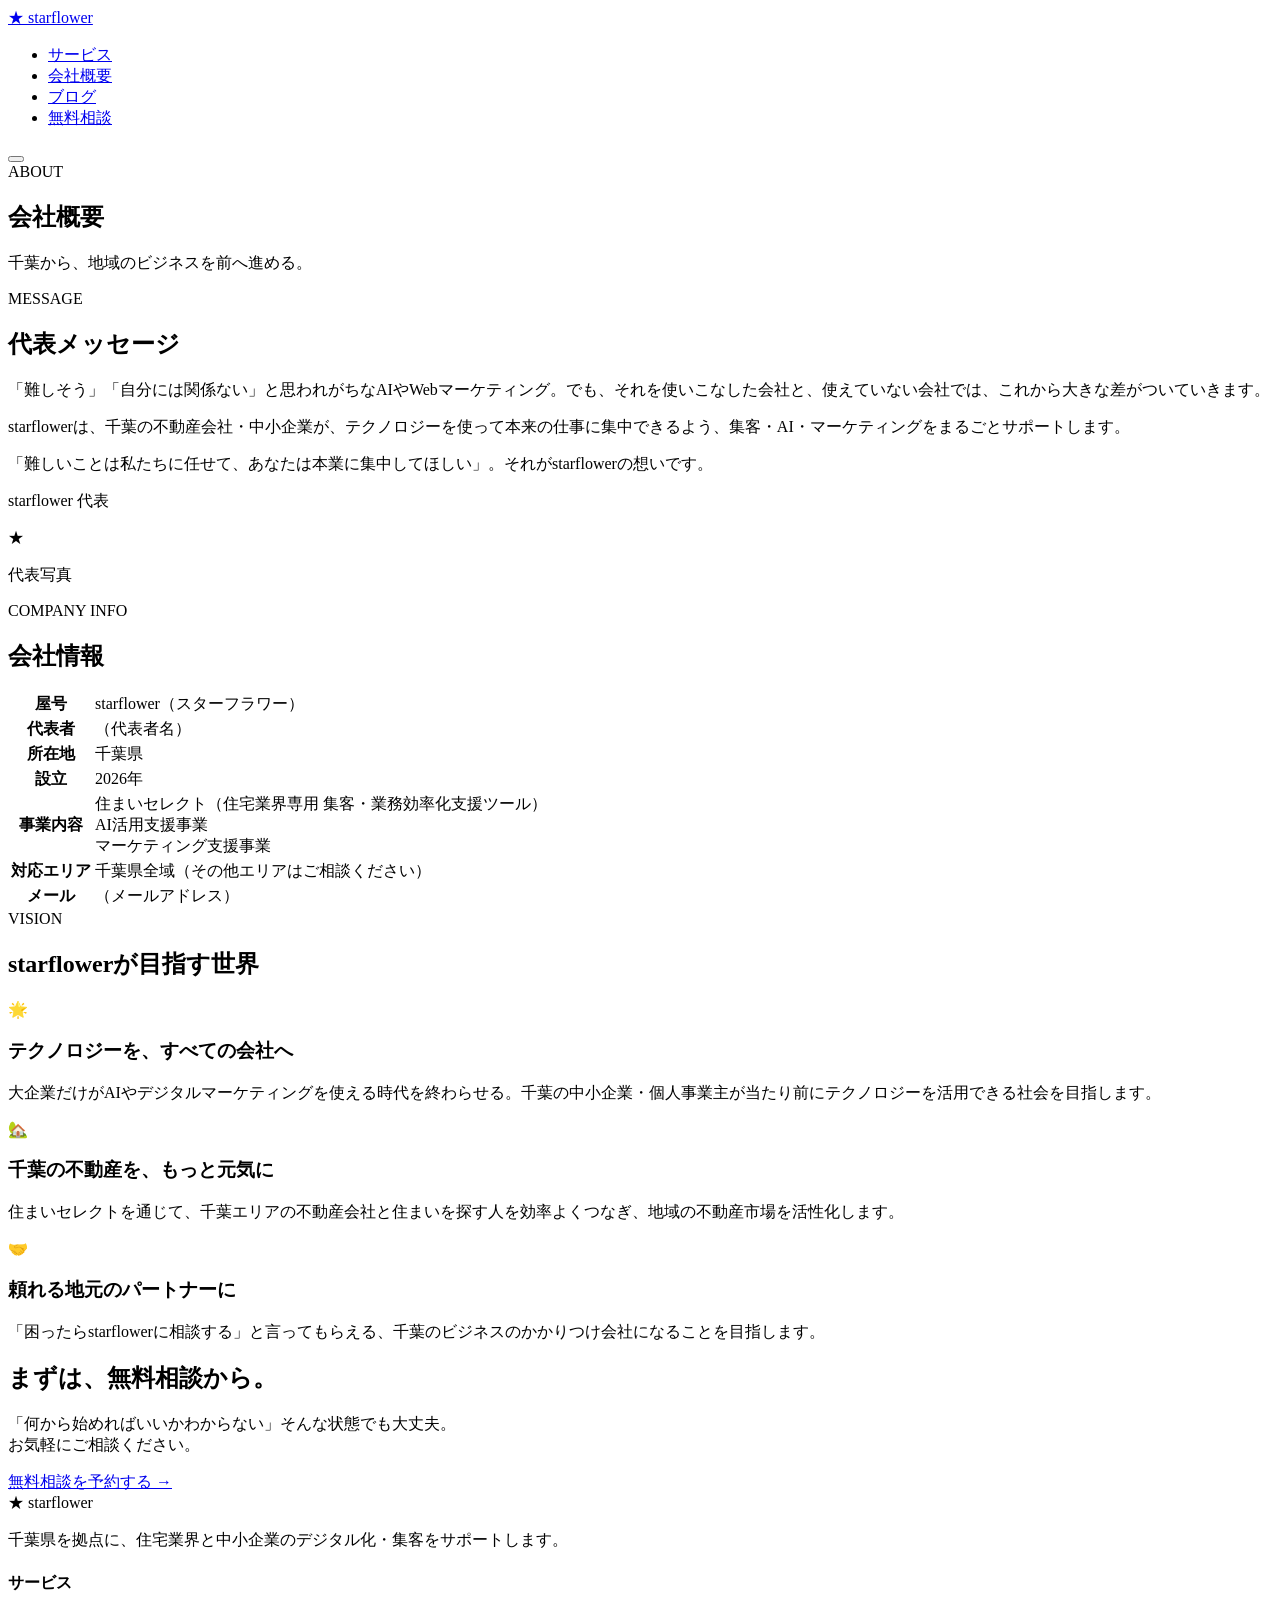
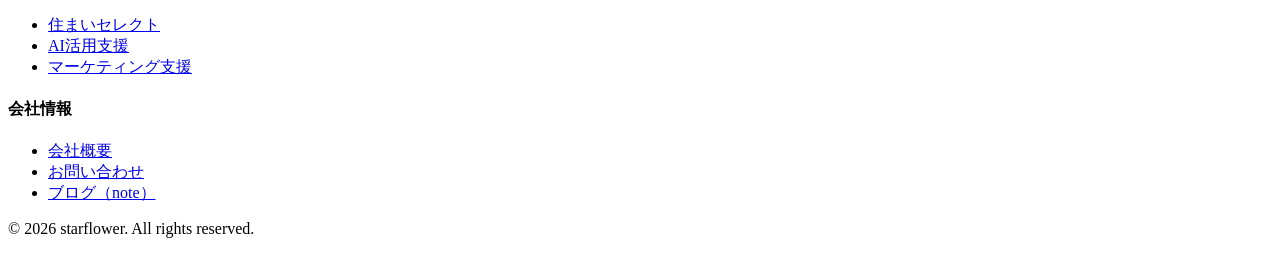
==== about.html @ a41ec70d "add about.html" ====
<!DOCTYPE html>
<html lang="ja">
<head>
  <meta charset="UTF-8">
  <meta name="viewport" content="width=device-width, initial-scale=1.0">
  <title>会社概要 | starflower</title>
  <meta name="description" content="starflowerの会社概要。千葉県を拠点に住宅業界・中小企業向けのデジタル支援を行っています。">
  <link rel="preconnect" href="https://fonts.googleapis.com">
  <link rel="preconnect" href="https://fonts.gstatic.com" crossorigin>
  <link href="https://fonts.googleapis.com/css2?family=Noto+Sans+JP:wght@300;400;500;700&family=Poppins:wght@400;600;700&display=swap" rel="stylesheet">
  <link rel="stylesheet" href="css/style.css">
</head>
<body>

  <!-- Header -->
  <header class="header" id="header">
    <div class="container">
      <a href="index.html" class="logo">★ starflower</a>
      <nav class="nav" id="nav">
        <ul>
          <li><a href="services.html">サービス</a></li>
          <li><a href="about.html" class="active">会社概要</a></li>
          <li><a href="https://note.com/" target="_blank" rel="noopener">ブログ</a></li>
          <li><a href="contact.html" class="btn-nav">無料相談</a></li>
        </ul>
      </nav>
      <button class="hamburger" id="hamburger" aria-label="メニュー">
        <span></span><span></span><span></span>
      </button>
    </div>
  </header>

  <!-- Page Hero -->
  <section class="page-hero">
    <div class="container">
      <span class="section-label">ABOUT</span>
      <h1>会社概要</h1>
      <p>千葉から、地域のビジネスを前へ進める。</p>
    </div>
  </section>

  <!-- Message -->
  <section class="section">
    <div class="container">
      <div class="message-inner fade-in">
        <div class="message-text">
          <span class="section-label">MESSAGE</span>
          <h2>代表メッセージ</h2>
          <p>「難しそう」「自分には関係ない」と思われがちなAIやWebマーケティング。でも、それを使いこなした会社と、使えていない会社では、これから大きな差がついていきます。</p>
          <p>starflowerは、千葉の不動産会社・中小企業が、テクノロジーを使って本来の仕事に集中できるよう、集客・AI・マーケティングをまるごとサポートします。</p>
          <p>「難しいことは私たちに任せて、あなたは本業に集中してほしい」。それがstarflowerの想いです。</p>
          <p class="message-sign">starflower 代表</p>
        </div>
        <div class="message-photo">
          <div class="photo-placeholder">
            <span>★</span>
            <p>代表写真</p>
          </div>
        </div>
      </div>
    </div>
  </section>

  <!-- Company Info -->
  <section class="section bg-light">
    <div class="container">
      <div class="section-header fade-in">
        <span class="section-label">COMPANY INFO</span>
        <h2>会社情報</h2>
      </div>
      <div class="company-table fade-in">
        <table>
          <tbody>
            <tr>
              <th>屋号</th>
              <td>starflower（スターフラワー）</td>
            </tr>
            <tr>
              <th>代表者</th>
              <td>（代表者名）</td>
            </tr>
            <tr>
              <th>所在地</th>
              <td>千葉県</td>
            </tr>
            <tr>
              <th>設立</th>
              <td>2026年</td>
            </tr>
            <tr>
              <th>事業内容</th>
              <td>
                住まいセレクト（住宅業界専用 集客・業務効率化支援ツール）<br>
                AI活用支援事業<br>
                マーケティング支援事業
              </td>
            </tr>
            <tr>
              <th>対応エリア</th>
              <td>千葉県全域（その他エリアはご相談ください）</td>
            </tr>
            <tr>
              <th>メール</th>
              <td>（メールアドレス）</td>
            </tr>
          </tbody>
        </table>
      </div>
    </div>
  </section>

  <!-- Vision -->
  <section class="section">
    <div class="container">
      <div class="section-header fade-in">
        <span class="section-label">VISION</span>
        <h2>starflowerが目指す世界</h2>
      </div>
      <div class="vision-grid">
        <div class="vision-item fade-in">
          <div class="vision-icon">🌟</div>
          <h3>テクノロジーを、すべての会社へ</h3>
          <p>大企業だけがAIやデジタルマーケティングを使える時代を終わらせる。千葉の中小企業・個人事業主が当たり前にテクノロジーを活用できる社会を目指します。</p>
        </div>
        <div class="vision-item fade-in">
          <div class="vision-icon">🏡</div>
          <h3>千葉の不動産を、もっと元気に</h3>
          <p>住まいセレクトを通じて、千葉エリアの不動産会社と住まいを探す人を効率よくつなぎ、地域の不動産市場を活性化します。</p>
        </div>
        <div class="vision-item fade-in">
          <div class="vision-icon">🤝</div>
          <h3>頼れる地元のパートナーに</h3>
          <p>「困ったらstarflowerに相談する」と言ってもらえる、千葉のビジネスのかかりつけ会社になることを目指します。</p>
        </div>
      </div>
    </div>
  </section>

  <!-- CTA -->
  <section class="cta-section fade-in">
    <div class="container">
      <h2>まずは、無料相談から。</h2>
      <p>「何から始めればいいかわからない」そんな状態でも大丈夫。<br>お気軽にご相談ください。</p>
      <a href="contact.html" class="btn-white">無料相談を予約する →</a>
    </div>
  </section>

  <!-- Footer -->
  <footer class="footer">
    <div class="container">
      <div class="footer-grid">
        <div class="footer-brand">
          <div class="footer-logo">★ starflower</div>
          <p>千葉県を拠点に、住宅業界と中小企業のデジタル化・集客をサポートします。</p>
        </div>
        <div class="footer-links">
          <h4>サービス</h4>
          <ul>
            <li><a href="services.html#sumai">住まいセレクト</a></li>
            <li><a href="services.html#ai">AI活用支援</a></li>
            <li><a href="services.html#marketing">マーケティング支援</a></li>
          </ul>
        </div>
        <div class="footer-links">
          <h4>会社情報</h4>
          <ul>
            <li><a href="about.html">会社概要</a></li>
            <li><a href="contact.html">お問い合わせ</a></li>
            <li><a href="https://note.com/" target="_blank" rel="noopener">ブログ（note）</a></li>
          </ul>
        </div>
      </div>
      <div class="footer-bottom">
        <p>&copy; 2026 starflower. All rights reserved.</p>
      </div>
    </div>
  </footer>

  <script src="js/main.js"></script>
</body>
</html>
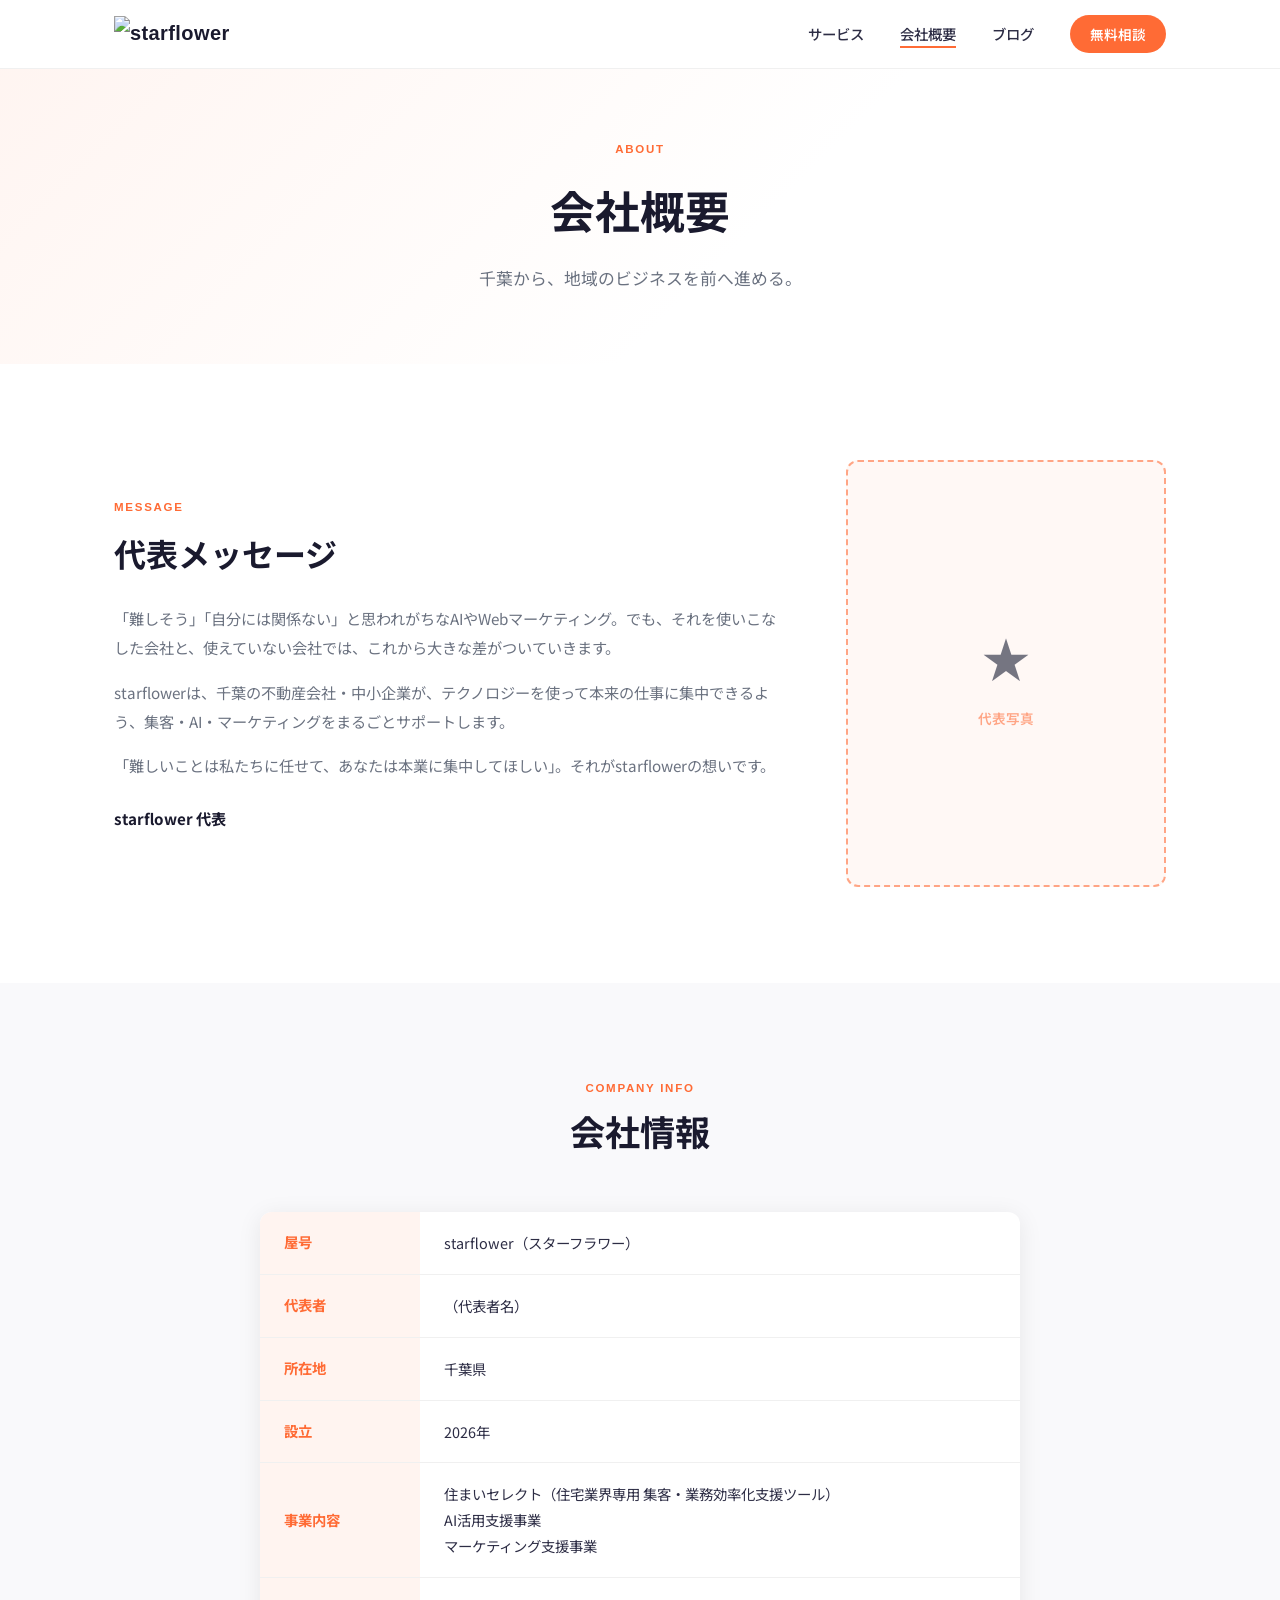
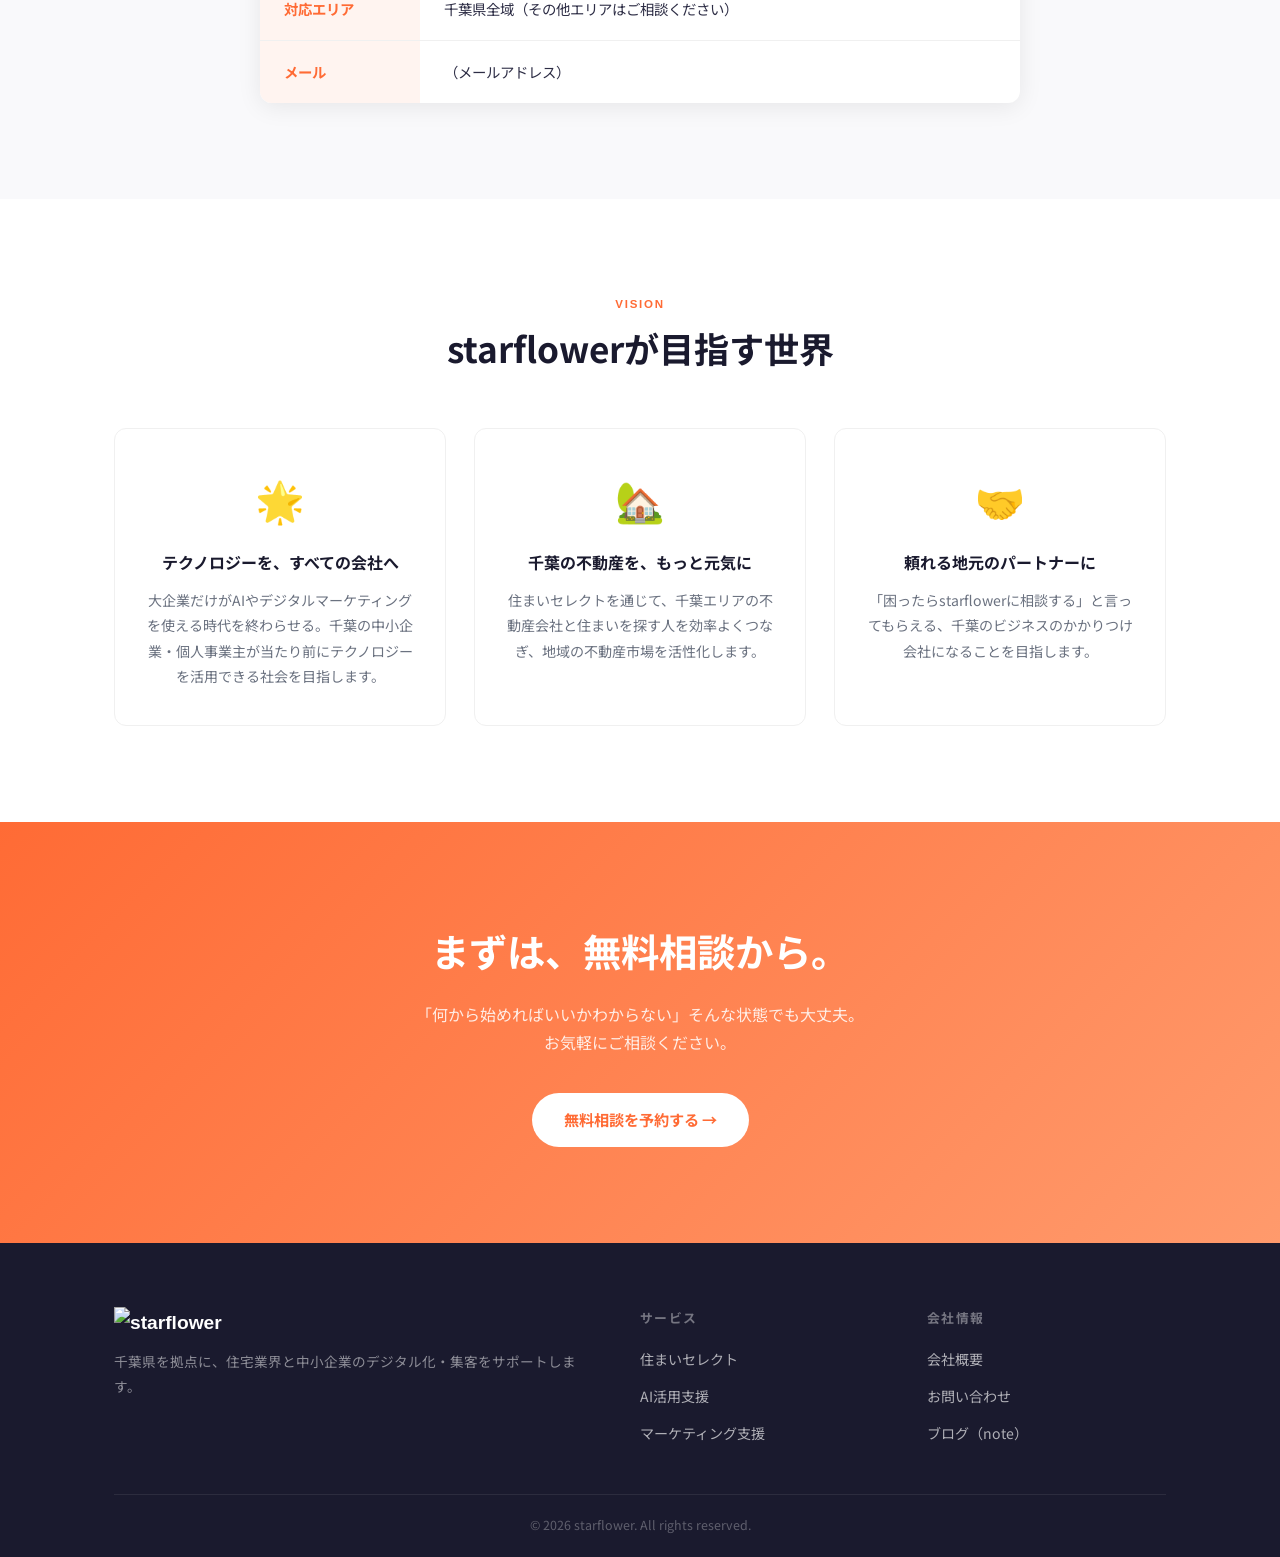
==== commit 3dca3120: "update about.html" ====
--- a/about.html
+++ b/about.html
@@ -15,7 +15,7 @@
   <!-- Header -->
   <header class="header" id="header">
     <div class="container">
-      <a href="index.html" class="logo">★ starflower</a>
+      <a href="index.html" class="logo"><img src="logo-full.svg" alt="starflower" height="36" style="display:block;"></a>
       <nav class="nav" id="nav">
         <ul>
           <li><a href="services.html">サービス</a></li>
@@ -150,7 +150,7 @@
     <div class="container">
       <div class="footer-grid">
         <div class="footer-brand">
-          <div class="footer-logo">★ starflower</div>
+          <div class="footer-logo"><img src="logo-white.svg" alt="starflower" height="28" style="display:block;"></div>
           <p>千葉県を拠点に、住宅業界と中小企業のデジタル化・集客をサポートします。</p>
         </div>
         <div class="footer-links">
--- a/css/style.css
+++ b/css/style.css
@@ -0,0 +1,863 @@
+/* ===========================
+   starflower - style.css
+   スタートアップ系 コーラルオレンジ × ホワイト
+=========================== */
+
+/* --- Variables --- */
+:root {
+  --primary: #FF6B35;
+  --primary-dark: #E85520;
+  --primary-light: #FFF4F0;
+  --dark: #1A1A2E;
+  --dark-mid: #2D2D45;
+  --gray: #6B7280;
+  --gray-light: #D1D5DB;
+  --white: #FFFFFF;
+  --bg-light: #F9F9FB;
+  --font-jp: 'Noto Sans JP', sans-serif;
+  --font-en: 'Poppins', sans-serif;
+  --radius: 12px;
+  --shadow: 0 4px 24px rgba(0,0,0,0.08);
+  --shadow-hover: 0 8px 40px rgba(255,107,53,0.18);
+  --transition: all 0.3s ease;
+}
+
+/* --- Reset --- */
+*, *::before, *::after { box-sizing: border-box; margin: 0; padding: 0; }
+html { scroll-behavior: smooth; }
+body {
+  font-family: var(--font-jp);
+  color: var(--dark);
+  background: var(--white);
+  line-height: 1.7;
+  -webkit-font-smoothing: antialiased;
+}
+img { max-width: 100%; display: block; }
+a { color: inherit; text-decoration: none; }
+ul { list-style: none; }
+
+/* --- Container --- */
+.container {
+  max-width: 1100px;
+  margin: 0 auto;
+  padding: 0 24px;
+}
+
+/* --- Section --- */
+.section { padding: 96px 0; }
+.bg-light { background: var(--bg-light); }
+
+.section-header {
+  text-align: center;
+  margin-bottom: 56px;
+}
+.section-header h2 {
+  font-size: clamp(1.6rem, 3vw, 2.2rem);
+  font-weight: 700;
+  line-height: 1.4;
+  margin-top: 8px;
+}
+.section-header p {
+  color: var(--gray);
+  margin-top: 12px;
+  font-size: 1rem;
+}
+
+.section-label {
+  font-family: var(--font-en);
+  font-size: 0.72rem;
+  font-weight: 600;
+  letter-spacing: 0.15em;
+  color: var(--primary);
+  text-transform: uppercase;
+  display: block;
+  margin-bottom: 4px;
+}
+
+/* --- Header --- */
+.header {
+  position: fixed;
+  top: 0; left: 0; right: 0;
+  z-index: 100;
+  background: rgba(255,255,255,0.95);
+  backdrop-filter: blur(12px);
+  border-bottom: 1px solid rgba(0,0,0,0.06);
+  transition: var(--transition);
+}
+.header .container {
+  display: flex;
+  align-items: center;
+  justify-content: space-between;
+  height: 68px;
+}
+.logo {
+  font-family: var(--font-en);
+  font-size: 1.25rem;
+  font-weight: 700;
+  color: var(--dark);
+  letter-spacing: 0.02em;
+}
+.logo:hover { color: var(--primary); }
+
+.nav ul {
+  display: flex;
+  align-items: center;
+  gap: 36px;
+}
+.nav a {
+  font-size: 0.9rem;
+  font-weight: 500;
+  color: var(--dark-mid);
+  transition: var(--transition);
+  position: relative;
+}
+.nav a:not(.btn-nav)::after {
+  content: '';
+  position: absolute;
+  bottom: -4px; left: 0;
+  width: 0; height: 2px;
+  background: var(--primary);
+  transition: width 0.3s;
+}
+.nav a:not(.btn-nav):hover::after,
+.nav a.active:not(.btn-nav)::after { width: 100%; }
+.nav a:hover { color: var(--primary); }
+
+.btn-nav {
+  background: var(--primary);
+  color: var(--white) !important;
+  padding: 9px 20px;
+  border-radius: 50px;
+  font-size: 0.85rem !important;
+  font-weight: 600 !important;
+  transition: var(--transition);
+}
+.btn-nav:hover { background: var(--primary-dark) !important; transform: translateY(-1px); }
+
+/* --- Hamburger --- */
+.hamburger {
+  display: none;
+  flex-direction: column;
+  gap: 5px;
+  background: none;
+  border: none;
+  cursor: pointer;
+  padding: 4px;
+}
+.hamburger span {
+  display: block;
+  width: 24px; height: 2px;
+  background: var(--dark);
+  border-radius: 2px;
+  transition: var(--transition);
+}
+.hamburger.open span:nth-child(1) { transform: translateY(7px) rotate(45deg); }
+.hamburger.open span:nth-child(2) { opacity: 0; }
+.hamburger.open span:nth-child(3) { transform: translateY(-7px) rotate(-45deg); }
+
+/* --- Buttons --- */
+.btn-primary {
+  display: inline-block;
+  background: var(--primary);
+  color: var(--white);
+  padding: 14px 32px;
+  border-radius: 50px;
+  font-size: 0.95rem;
+  font-weight: 600;
+  transition: var(--transition);
+  border: none;
+  cursor: pointer;
+}
+.btn-primary:hover {
+  background: var(--primary-dark);
+  transform: translateY(-2px);
+  box-shadow: var(--shadow-hover);
+}
+.btn-ghost {
+  display: inline-block;
+  background: transparent;
+  color: var(--dark);
+  padding: 14px 32px;
+  border-radius: 50px;
+  font-size: 0.95rem;
+  font-weight: 600;
+  border: 2px solid var(--gray-light);
+  transition: var(--transition);
+}
+.btn-ghost:hover {
+  border-color: var(--primary);
+  color: var(--primary);
+  transform: translateY(-2px);
+}
+.btn-white {
+  display: inline-block;
+  background: var(--white);
+  color: var(--primary);
+  padding: 14px 32px;
+  border-radius: 50px;
+  font-size: 0.95rem;
+  font-weight: 700;
+  transition: var(--transition);
+}
+.btn-white:hover {
+  background: var(--primary-light);
+  transform: translateY(-2px);
+  box-shadow: 0 8px 32px rgba(0,0,0,0.15);
+}
+.btn-full { width: 100%; text-align: center; }
+
+/* --- Hero --- */
+.hero {
+  padding: 140px 0 96px;
+  background: linear-gradient(135deg, #FFF4F0 0%, #FFFFFF 50%, #FFF8F5 100%);
+  overflow: hidden;
+}
+.hero .container {
+  display: grid;
+  grid-template-columns: 1fr 1fr;
+  gap: 64px;
+  align-items: center;
+}
+.hero-badge {
+  display: inline-block;
+  background: var(--primary-light);
+  color: var(--primary);
+  font-size: 0.78rem;
+  font-weight: 600;
+  padding: 6px 16px;
+  border-radius: 50px;
+  margin-bottom: 20px;
+  letter-spacing: 0.05em;
+}
+.hero h1 {
+  font-size: clamp(2rem, 4.5vw, 3.2rem);
+  font-weight: 700;
+  line-height: 1.25;
+  margin-bottom: 20px;
+}
+.highlight {
+  color: var(--primary);
+  position: relative;
+}
+.hero-sub {
+  color: var(--gray);
+  font-size: 1.05rem;
+  line-height: 1.8;
+  margin-bottom: 36px;
+}
+.hero-cta {
+  display: flex;
+  gap: 16px;
+  flex-wrap: wrap;
+}
+
+/* Hero Visual */
+.hero-visual {
+  position: relative;
+  height: 420px;
+}
+.hero-blob {
+  width: 320px;
+  height: 320px;
+  background: linear-gradient(135deg, var(--primary) 0%, #FF9A6C 100%);
+  border-radius: 60% 40% 70% 30% / 50% 60% 40% 50%;
+  display: flex;
+  align-items: center;
+  justify-content: center;
+  animation: blobAnim 6s ease-in-out infinite;
+  position: absolute;
+  top: 50%; left: 50%;
+  transform: translate(-50%, -50%);
+}
+@keyframes blobAnim {
+  0%, 100% { border-radius: 60% 40% 70% 30% / 50% 60% 40% 50%; }
+  50% { border-radius: 40% 60% 30% 70% / 60% 40% 60% 40%; }
+}
+.blob-inner {
+  text-align: center;
+  color: var(--white);
+}
+.blob-en {
+  font-family: var(--font-en);
+  font-size: 2rem;
+  font-weight: 700;
+  letter-spacing: 0.15em;
+  display: block;
+  opacity: 0.3;
+}
+.blob-ja {
+  font-size: 0.9rem;
+  font-weight: 500;
+  display: block;
+  margin-top: 4px;
+}
+
+.floating-card {
+  position: absolute;
+  background: var(--white);
+  border-radius: var(--radius);
+  padding: 10px 18px;
+  display: flex;
+  align-items: center;
+  gap: 8px;
+  font-size: 0.85rem;
+  font-weight: 600;
+  box-shadow: var(--shadow);
+  white-space: nowrap;
+  animation: float 3s ease-in-out infinite;
+}
+.card-1 { top: 10%; left: -10%; animation-delay: 0s; }
+.card-2 { top: 70%; left: -5%; animation-delay: 1s; }
+.card-3 { top: 40%; right: -5%; animation-delay: 2s; }
+.card-icon { font-size: 1.1rem; }
+
+@keyframes float {
+  0%, 100% { transform: translateY(0); }
+  50% { transform: translateY(-8px); }
+}
+
+/* --- Services --- */
+.services-grid {
+  display: grid;
+  grid-template-columns: repeat(3, 1fr);
+  gap: 28px;
+}
+.service-card {
+  background: var(--white);
+  border: 1.5px solid #F0F0F0;
+  border-radius: var(--radius);
+  padding: 36px 28px;
+  position: relative;
+  transition: var(--transition);
+}
+.service-card:hover {
+  border-color: var(--primary);
+  box-shadow: var(--shadow-hover);
+  transform: translateY(-4px);
+}
+.service-card.featured {
+  border-color: var(--primary);
+  background: linear-gradient(135deg, #FFF4F0 0%, #FFFFFF 100%);
+}
+.featured-badge {
+  position: absolute;
+  top: -12px; left: 24px;
+  background: var(--primary);
+  color: var(--white);
+  font-size: 0.72rem;
+  font-weight: 700;
+  padding: 4px 14px;
+  border-radius: 50px;
+  letter-spacing: 0.05em;
+}
+.service-icon-wrap {
+  font-size: 2.4rem;
+  margin-bottom: 16px;
+}
+.service-card h3 {
+  font-size: 1.15rem;
+  font-weight: 700;
+  margin-bottom: 8px;
+}
+.service-tag {
+  font-size: 0.75rem;
+  color: var(--primary);
+  font-weight: 600;
+  margin-bottom: 12px;
+  line-height: 1.5;
+}
+.service-desc {
+  font-size: 0.9rem;
+  color: var(--gray);
+  line-height: 1.7;
+  margin-bottom: 20px;
+}
+.service-link {
+  font-size: 0.88rem;
+  font-weight: 600;
+  color: var(--primary);
+  display: inline-flex;
+  align-items: center;
+  gap: 4px;
+  transition: var(--transition);
+}
+.service-link:hover { gap: 8px; }
+
+/* --- Why --- */
+.why-section { background: var(--dark); }
+.why-section .section-label { color: #FF9A6C; }
+.why-section h2 { color: var(--white); }
+.why-grid {
+  display: grid;
+  grid-template-columns: repeat(3, 1fr);
+  gap: 40px;
+}
+.why-item { text-align: center; padding: 20px; }
+.why-number {
+  font-family: var(--font-en);
+  font-size: 3.5rem;
+  font-weight: 700;
+  color: var(--primary);
+  opacity: 0.4;
+  line-height: 1;
+  margin-bottom: 12px;
+}
+.why-item h3 {
+  font-size: 1.15rem;
+  font-weight: 700;
+  color: var(--white);
+  margin-bottom: 12px;
+}
+.why-item p {
+  font-size: 0.9rem;
+  color: rgba(255,255,255,0.65);
+  line-height: 1.8;
+}
+
+/* --- Blog --- */
+.blog-inner {
+  display: grid;
+  grid-template-columns: 1fr 1fr;
+  gap: 64px;
+  align-items: center;
+}
+.blog-text .section-label { margin-bottom: 8px; }
+.blog-text h2 {
+  font-size: clamp(1.5rem, 3vw, 2rem);
+  font-weight: 700;
+  line-height: 1.4;
+  margin-bottom: 16px;
+}
+.blog-text p {
+  color: var(--gray);
+  font-size: 0.95rem;
+  line-height: 1.8;
+  margin-bottom: 28px;
+}
+.blog-card-preview {
+  display: flex;
+  flex-direction: column;
+  gap: 16px;
+}
+.blog-card-item {
+  background: var(--white);
+  border: 1.5px solid #F0F0F0;
+  border-radius: var(--radius);
+  padding: 18px 20px;
+  transition: var(--transition);
+}
+.blog-card-item:hover {
+  border-color: var(--primary);
+  box-shadow: var(--shadow);
+}
+.blog-tag-item {
+  display: inline-block;
+  background: var(--primary-light);
+  color: var(--primary);
+  font-size: 0.7rem;
+  font-weight: 600;
+  padding: 3px 10px;
+  border-radius: 50px;
+  margin-bottom: 8px;
+}
+.blog-card-item p {
+  font-size: 0.88rem;
+  font-weight: 500;
+  line-height: 1.5;
+  color: var(--dark);
+}
+
+/* --- CTA Section --- */
+.cta-section {
+  background: linear-gradient(135deg, var(--primary) 0%, #FF9A6C 100%);
+  padding: 96px 0;
+  text-align: center;
+}
+.cta-section h2 {
+  font-size: clamp(1.6rem, 3.5vw, 2.4rem);
+  font-weight: 700;
+  color: var(--white);
+  margin-bottom: 16px;
+}
+.cta-section p {
+  color: rgba(255,255,255,0.85);
+  font-size: 1rem;
+  line-height: 1.8;
+  margin-bottom: 36px;
+}
+
+/* --- Page Hero --- */
+.page-hero {
+  padding: 140px 0 72px;
+  background: linear-gradient(135deg, #FFF4F0 0%, #FFFFFF 60%);
+  text-align: center;
+}
+.page-hero .section-label { margin-bottom: 12px; }
+.page-hero h1 {
+  font-size: clamp(2rem, 4vw, 2.8rem);
+  font-weight: 700;
+  margin-bottom: 16px;
+}
+.page-hero p {
+  color: var(--gray);
+  font-size: 1.05rem;
+}
+
+/* --- Service Detail --- */
+.service-detail { padding: 96px 0; }
+.service-detail-inner {
+  display: grid;
+  grid-template-columns: 200px 1fr;
+  gap: 64px;
+  align-items: start;
+}
+.service-detail-inner.reverse {
+  grid-template-columns: 1fr 200px;
+}
+.service-detail-inner.reverse .service-detail-label { order: 2; }
+.service-detail-inner.reverse .service-detail-content { order: 1; }
+.service-detail-label {
+  text-align: center;
+  padding-top: 16px;
+}
+.service-num {
+  font-family: var(--font-en);
+  font-size: 4rem;
+  font-weight: 700;
+  color: var(--primary);
+  opacity: 0.2;
+  display: block;
+  line-height: 1;
+}
+.service-icon-lg { font-size: 4rem; display: block; margin-top: 8px; }
+.service-detail-content h2 {
+  font-size: clamp(1.6rem, 3vw, 2.2rem);
+  font-weight: 700;
+  margin: 8px 0 8px;
+}
+.service-subtitle {
+  color: var(--primary);
+  font-size: 0.9rem;
+  font-weight: 600;
+  margin-bottom: 20px;
+}
+.service-body {
+  color: var(--gray);
+  font-size: 0.95rem;
+  line-height: 1.85;
+  margin-bottom: 32px;
+}
+.feature-list {
+  display: flex;
+  flex-direction: column;
+  gap: 20px;
+  margin-bottom: 32px;
+}
+.feature-item {
+  display: flex;
+  gap: 16px;
+  align-items: flex-start;
+}
+.feature-icon {
+  width: 24px; height: 24px;
+  background: var(--primary);
+  color: var(--white);
+  border-radius: 50%;
+  display: flex;
+  align-items: center;
+  justify-content: center;
+  font-size: 0.75rem;
+  font-weight: 700;
+  flex-shrink: 0;
+  margin-top: 2px;
+}
+.feature-item h4 {
+  font-size: 0.95rem;
+  font-weight: 700;
+  margin-bottom: 4px;
+}
+.feature-item p {
+  font-size: 0.88rem;
+  color: var(--gray);
+  line-height: 1.7;
+}
+.target-box {
+  background: var(--primary-light);
+  border-radius: var(--radius);
+  padding: 24px 28px;
+  margin-bottom: 32px;
+}
+.target-box h4 {
+  font-size: 0.9rem;
+  font-weight: 700;
+  color: var(--primary);
+  margin-bottom: 12px;
+}
+.target-box ul { display: flex; flex-direction: column; gap: 8px; }
+.target-box li {
+  font-size: 0.88rem;
+  color: var(--dark-mid);
+  padding-left: 16px;
+  position: relative;
+}
+.target-box li::before {
+  content: '・';
+  position: absolute;
+  left: 0;
+  color: var(--primary);
+}
+
+/* --- About: Message --- */
+.message-inner {
+  display: grid;
+  grid-template-columns: 1fr 320px;
+  gap: 64px;
+  align-items: center;
+}
+.message-text .section-label { margin-bottom: 8px; }
+.message-text h2 {
+  font-size: clamp(1.5rem, 3vw, 2rem);
+  font-weight: 700;
+  margin-bottom: 24px;
+}
+.message-text p {
+  color: var(--gray);
+  font-size: 0.95rem;
+  line-height: 1.9;
+  margin-bottom: 16px;
+}
+.message-sign {
+  font-weight: 700;
+  color: var(--dark) !important;
+  margin-top: 24px;
+}
+.photo-placeholder {
+  width: 100%;
+  aspect-ratio: 3/4;
+  background: var(--primary-light);
+  border-radius: var(--radius);
+  display: flex;
+  flex-direction: column;
+  align-items: center;
+  justify-content: center;
+  gap: 8px;
+  border: 2px dashed var(--primary);
+  opacity: 0.6;
+}
+.photo-placeholder span { font-size: 3rem; }
+.photo-placeholder p { font-size: 0.85rem; color: var(--primary); font-weight: 600; }
+
+/* --- Company Table --- */
+.company-table {
+  max-width: 760px;
+  margin: 0 auto;
+}
+.company-table table {
+  width: 100%;
+  border-collapse: collapse;
+  background: var(--white);
+  border-radius: var(--radius);
+  overflow: hidden;
+  box-shadow: var(--shadow);
+}
+.company-table th, .company-table td {
+  padding: 18px 24px;
+  text-align: left;
+  border-bottom: 1px solid #F0F0F0;
+  font-size: 0.9rem;
+}
+.company-table th {
+  background: var(--primary-light);
+  color: var(--primary);
+  font-weight: 700;
+  width: 160px;
+  white-space: nowrap;
+}
+.company-table td { color: var(--dark-mid); line-height: 1.8; }
+.company-table tr:last-child th,
+.company-table tr:last-child td { border-bottom: none; }
+
+/* --- Vision --- */
+.vision-grid {
+  display: grid;
+  grid-template-columns: repeat(3, 1fr);
+  gap: 28px;
+}
+.vision-item {
+  background: var(--white);
+  border: 1.5px solid #F0F0F0;
+  border-radius: var(--radius);
+  padding: 36px 28px;
+  text-align: center;
+  transition: var(--transition);
+}
+.vision-item:hover {
+  border-color: var(--primary);
+  box-shadow: var(--shadow-hover);
+  transform: translateY(-4px);
+}
+.vision-icon { font-size: 2.5rem; margin-bottom: 16px; }
+.vision-item h3 { font-size: 1rem; font-weight: 700; margin-bottom: 12px; }
+.vision-item p { font-size: 0.88rem; color: var(--gray); line-height: 1.8; }
+
+/* --- Contact --- */
+.contact-inner {
+  display: grid;
+  grid-template-columns: 1fr 1.2fr;
+  gap: 64px;
+  align-items: start;
+}
+.contact-info h2 {
+  font-size: clamp(1.4rem, 3vw, 1.9rem);
+  font-weight: 700;
+  line-height: 1.4;
+  margin-bottom: 32px;
+}
+.contact-items { display: flex; flex-direction: column; gap: 20px; margin-bottom: 28px; }
+.contact-item {
+  display: flex;
+  gap: 16px;
+  align-items: flex-start;
+}
+.contact-item-icon { font-size: 1.6rem; flex-shrink: 0; }
+.contact-item h4 { font-size: 0.92rem; font-weight: 700; margin-bottom: 4px; }
+.contact-item p { font-size: 0.85rem; color: var(--gray); }
+.contact-note {
+  background: var(--bg-light);
+  border-radius: 8px;
+  padding: 14px 18px;
+  font-size: 0.85rem;
+  color: var(--gray);
+}
+
+.contact-form-wrap {
+  background: var(--white);
+  border-radius: var(--radius);
+  padding: 40px;
+  box-shadow: var(--shadow);
+  border: 1.5px solid #F0F0F0;
+}
+.contact-form { display: flex; flex-direction: column; gap: 20px; }
+.form-group { display: flex; flex-direction: column; gap: 6px; }
+.form-group label {
+  font-size: 0.85rem;
+  font-weight: 600;
+  color: var(--dark);
+}
+.required { color: var(--primary); }
+.form-group input,
+.form-group select,
+.form-group textarea {
+  padding: 12px 16px;
+  border: 1.5px solid var(--gray-light);
+  border-radius: 8px;
+  font-family: var(--font-jp);
+  font-size: 0.9rem;
+  color: var(--dark);
+  transition: var(--transition);
+  outline: none;
+  background: var(--white);
+}
+.form-group input:focus,
+.form-group select:focus,
+.form-group textarea:focus {
+  border-color: var(--primary);
+  box-shadow: 0 0 0 3px rgba(255,107,53,0.12);
+}
+.form-group textarea { resize: vertical; }
+.form-note {
+  text-align: center;
+  font-size: 0.8rem;
+  color: var(--gray);
+  margin-top: 4px;
+}
+
+/* --- Footer --- */
+.footer {
+  background: var(--dark);
+  padding: 64px 0 0;
+}
+.footer-grid {
+  display: grid;
+  grid-template-columns: 2fr 1fr 1fr;
+  gap: 48px;
+  padding-bottom: 48px;
+  border-bottom: 1px solid rgba(255,255,255,0.08);
+}
+.footer-logo {
+  font-family: var(--font-en);
+  font-size: 1.2rem;
+  font-weight: 700;
+  color: var(--white);
+  margin-bottom: 14px;
+}
+.footer-brand p {
+  font-size: 0.85rem;
+  color: rgba(255,255,255,0.5);
+  line-height: 1.8;
+}
+.footer-links h4 {
+  font-size: 0.8rem;
+  font-weight: 700;
+  color: rgba(255,255,255,0.4);
+  text-transform: uppercase;
+  letter-spacing: 0.1em;
+  margin-bottom: 16px;
+}
+.footer-links ul { display: flex; flex-direction: column; gap: 10px; }
+.footer-links a {
+  font-size: 0.88rem;
+  color: rgba(255,255,255,0.65);
+  transition: var(--transition);
+}
+.footer-links a:hover { color: var(--primary); }
+.footer-bottom {
+  padding: 20px 0;
+  text-align: center;
+}
+.footer-bottom p {
+  font-size: 0.78rem;
+  color: rgba(255,255,255,0.3);
+}
+
+/* --- Fade In Animation --- */
+.fade-in {
+  opacity: 0;
+  transform: translateY(24px);
+  transition: opacity 0.6s ease, transform 0.6s ease;
+}
+.fade-in.visible {
+  opacity: 1;
+  transform: translateY(0);
+}
+
+/* --- Responsive --- */
+@media (max-width: 900px) {
+  .hero .container { grid-template-columns: 1fr; gap: 48px; }
+  .hero-visual { display: none; }
+  .services-grid { grid-template-columns: 1fr; gap: 20px; }
+  .why-grid { grid-template-columns: 1fr; gap: 32px; }
+  .blog-inner { grid-template-columns: 1fr; gap: 40px; }
+  .service-detail-inner,
+  .service-detail-inner.reverse { grid-template-columns: 1fr; }
+  .service-detail-label { display: none; }
+  .message-inner { grid-template-columns: 1fr; }
+  .message-photo { display: none; }
+  .vision-grid { grid-template-columns: 1fr; gap: 20px; }
+  .contact-inner { grid-template-columns: 1fr; }
+  .footer-grid { grid-template-columns: 1fr; gap: 32px; }
+}
+
+@media (max-width: 768px) {
+  .nav { display: none; position: fixed; top: 68px; left: 0; right: 0; background: var(--white); padding: 24px; border-bottom: 1px solid #F0F0F0; flex-direction: column; }
+  .nav.open { display: flex; }
+  .nav ul { flex-direction: column; gap: 20px; }
+  .nav a { font-size: 1rem !important; }
+  .hamburger { display: flex; }
+  .section { padding: 64px 0; }
+  .hero { padding: 120px 0 64px; }
+  .hero-cta { flex-direction: column; }
+  .btn-primary, .btn-ghost { text-align: center; }
+  .contact-form-wrap { padding: 24px; }
+  .company-table th { width: 100px; }
+}
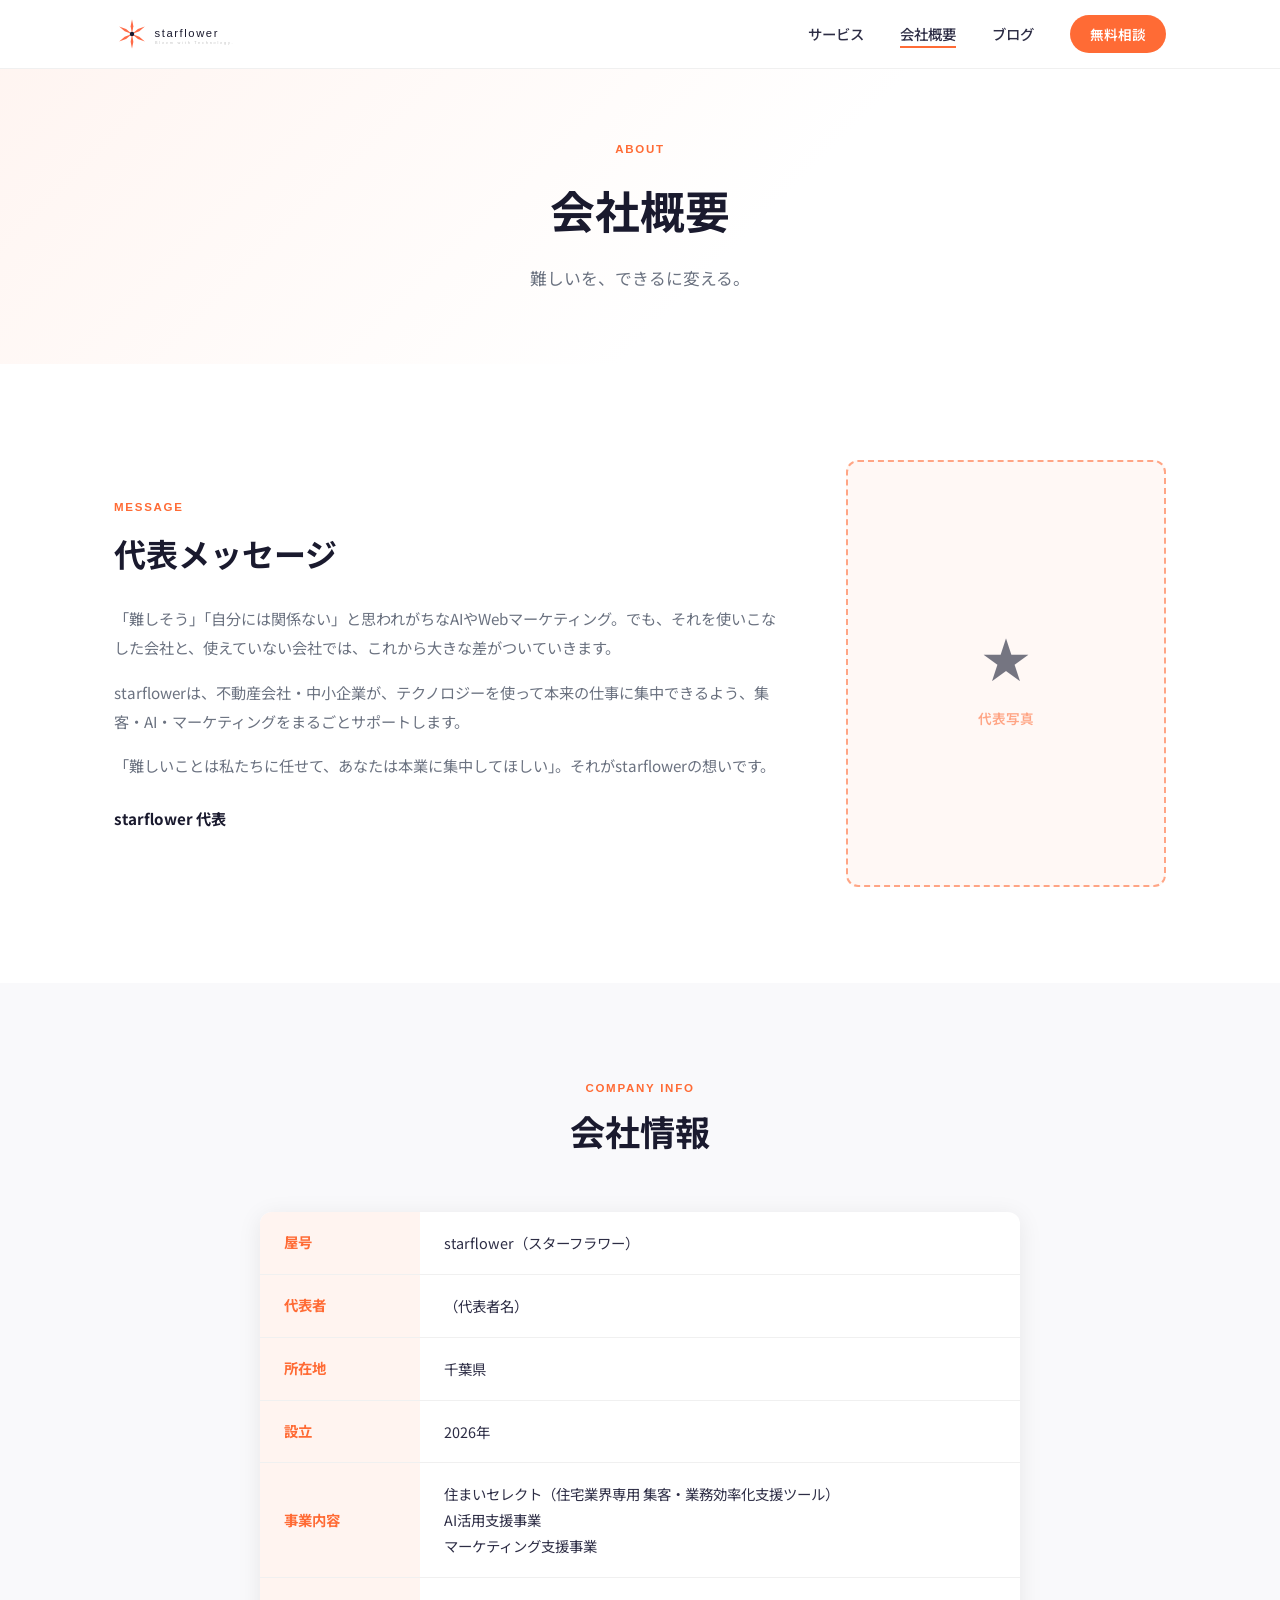
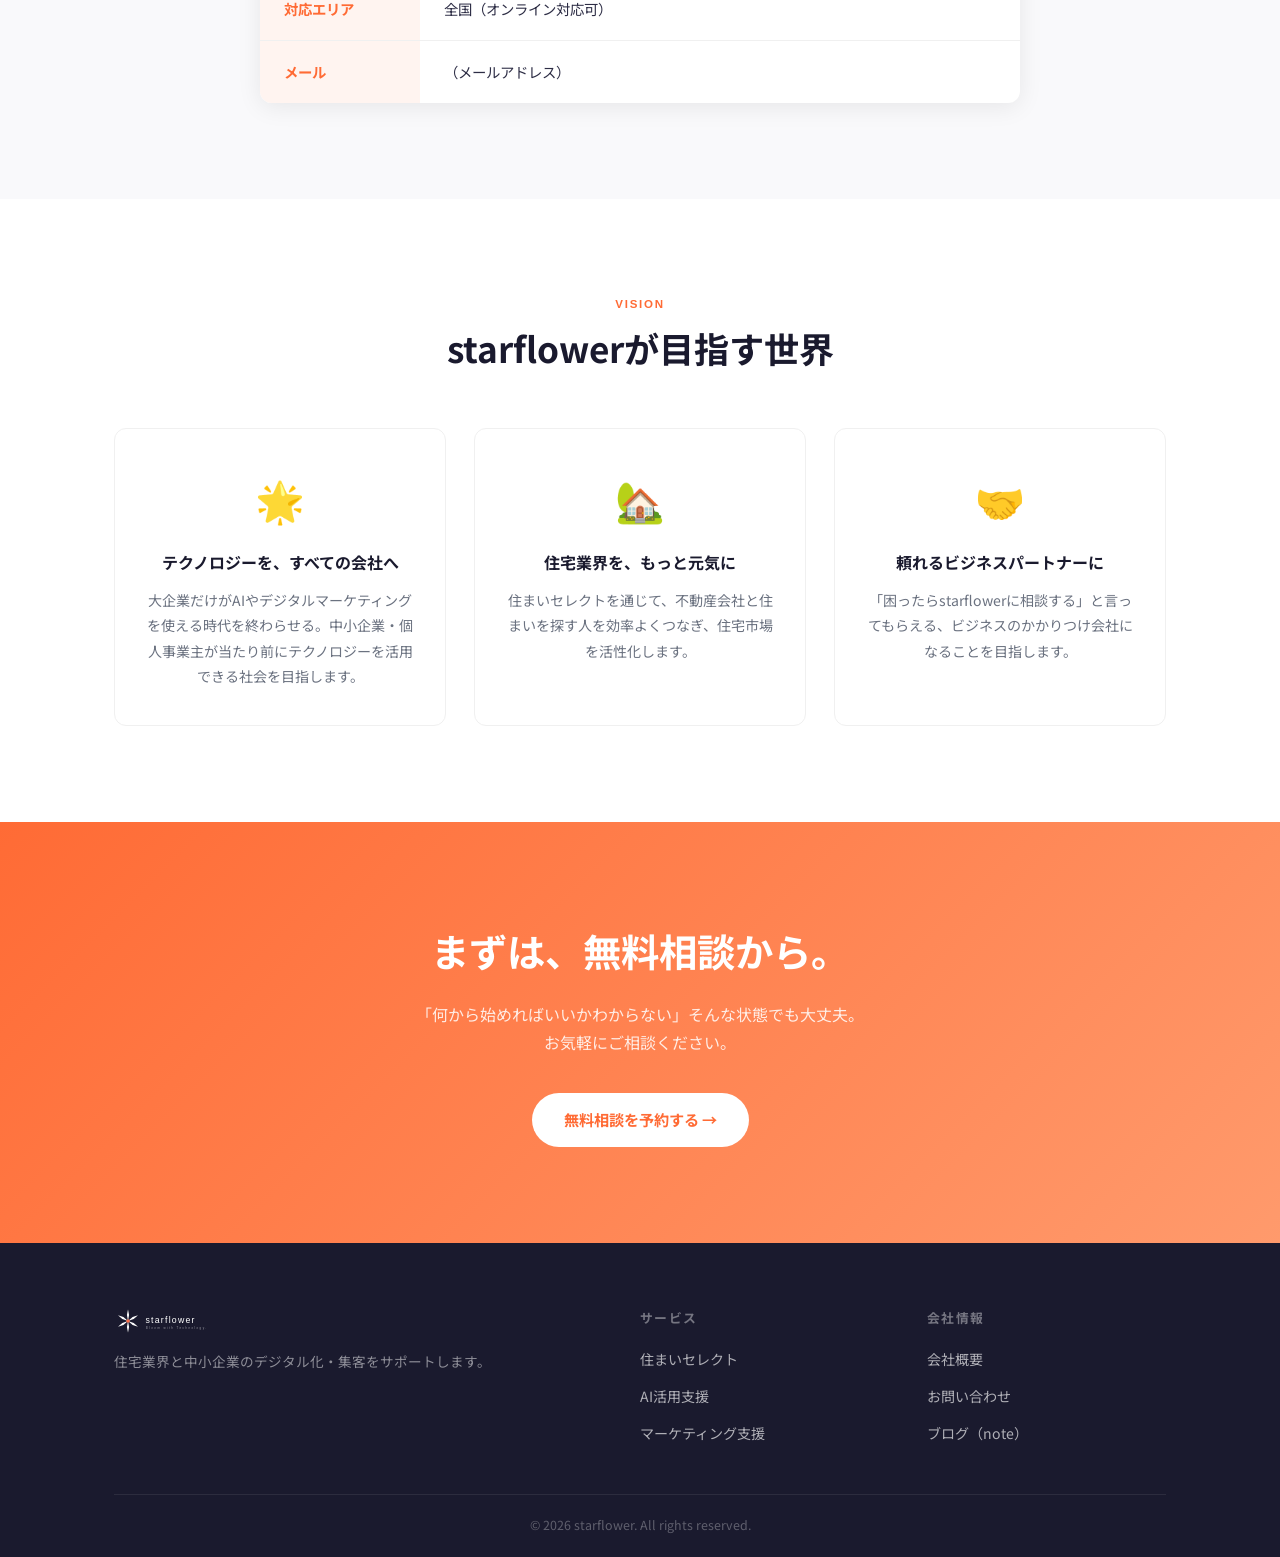
==== commit d221acf5: "update: remove 千葉 from copy, expand to national" ====
--- a/about.html
+++ b/about.html
@@ -4,7 +4,7 @@
   <meta charset="UTF-8">
   <meta name="viewport" content="width=device-width, initial-scale=1.0">
   <title>会社概要 | starflower</title>
-  <meta name="description" content="starflowerの会社概要。千葉県を拠点に住宅業界・中小企業向けのデジタル支援を行っています。">
+  <meta name="description" content="starflowerの会社概要。住宅業界・中小企業向けにAI活用・集客・マーケティング支援を行っています。">
   <link rel="preconnect" href="https://fonts.googleapis.com">
   <link rel="preconnect" href="https://fonts.gstatic.com" crossorigin>
   <link href="https://fonts.googleapis.com/css2?family=Noto+Sans+JP:wght@300;400;500;700&family=Poppins:wght@400;600;700&display=swap" rel="stylesheet">
@@ -35,7 +35,7 @@
     <div class="container">
       <span class="section-label">ABOUT</span>
       <h1>会社概要</h1>
-      <p>千葉から、地域のビジネスを前へ進める。</p>
+      <p>難しいを、できるに変える。</p>
     </div>
   </section>
 
@@ -47,7 +47,7 @@
           <span class="section-label">MESSAGE</span>
           <h2>代表メッセージ</h2>
           <p>「難しそう」「自分には関係ない」と思われがちなAIやWebマーケティング。でも、それを使いこなした会社と、使えていない会社では、これから大きな差がついていきます。</p>
-          <p>starflowerは、千葉の不動産会社・中小企業が、テクノロジーを使って本来の仕事に集中できるよう、集客・AI・マーケティングをまるごとサポートします。</p>
+          <p>starflowerは、不動産会社・中小企業が、テクノロジーを使って本来の仕事に集中できるよう、集客・AI・マーケティングをまるごとサポートします。</p>
           <p>「難しいことは私たちに任せて、あなたは本業に集中してほしい」。それがstarflowerの想いです。</p>
           <p class="message-sign">starflower 代表</p>
         </div>
@@ -97,7 +97,7 @@
             </tr>
             <tr>
               <th>対応エリア</th>
-              <td>千葉県全域（その他エリアはご相談ください）</td>
+              <td>全国（オンライン対応可）</td>
             </tr>
             <tr>
               <th>メール</th>
@@ -120,17 +120,17 @@
         <div class="vision-item fade-in">
           <div class="vision-icon">🌟</div>
           <h3>テクノロジーを、すべての会社へ</h3>
-          <p>大企業だけがAIやデジタルマーケティングを使える時代を終わらせる。千葉の中小企業・個人事業主が当たり前にテクノロジーを活用できる社会を目指します。</p>
+          <p>大企業だけがAIやデジタルマーケティングを使える時代を終わらせる。中小企業・個人事業主が当たり前にテクノロジーを活用できる社会を目指します。</p>
         </div>
         <div class="vision-item fade-in">
           <div class="vision-icon">🏡</div>
-          <h3>千葉の不動産を、もっと元気に</h3>
-          <p>住まいセレクトを通じて、千葉エリアの不動産会社と住まいを探す人を効率よくつなぎ、地域の不動産市場を活性化します。</p>
+          <h3>住宅業界を、もっと元気に</h3>
+          <p>住まいセレクトを通じて、不動産会社と住まいを探す人を効率よくつなぎ、住宅市場を活性化します。</p>
         </div>
         <div class="vision-item fade-in">
           <div class="vision-icon">🤝</div>
-          <h3>頼れる地元のパートナーに</h3>
-          <p>「困ったらstarflowerに相談する」と言ってもらえる、千葉のビジネスのかかりつけ会社になることを目指します。</p>
+          <h3>頼れるビジネスパートナーに</h3>
+          <p>「困ったらstarflowerに相談する」と言ってもらえる、ビジネスのかかりつけ会社になることを目指します。</p>
         </div>
       </div>
     </div>
@@ -151,7 +151,7 @@
       <div class="footer-grid">
         <div class="footer-brand">
           <div class="footer-logo"><img src="logo-white.svg" alt="starflower" height="28" style="display:block;"></div>
-          <p>千葉県を拠点に、住宅業界と中小企業のデジタル化・集客をサポートします。</p>
+          <p>住宅業界と中小企業のデジタル化・集客をサポートします。</p>
         </div>
         <div class="footer-links">
           <h4>サービス</h4>
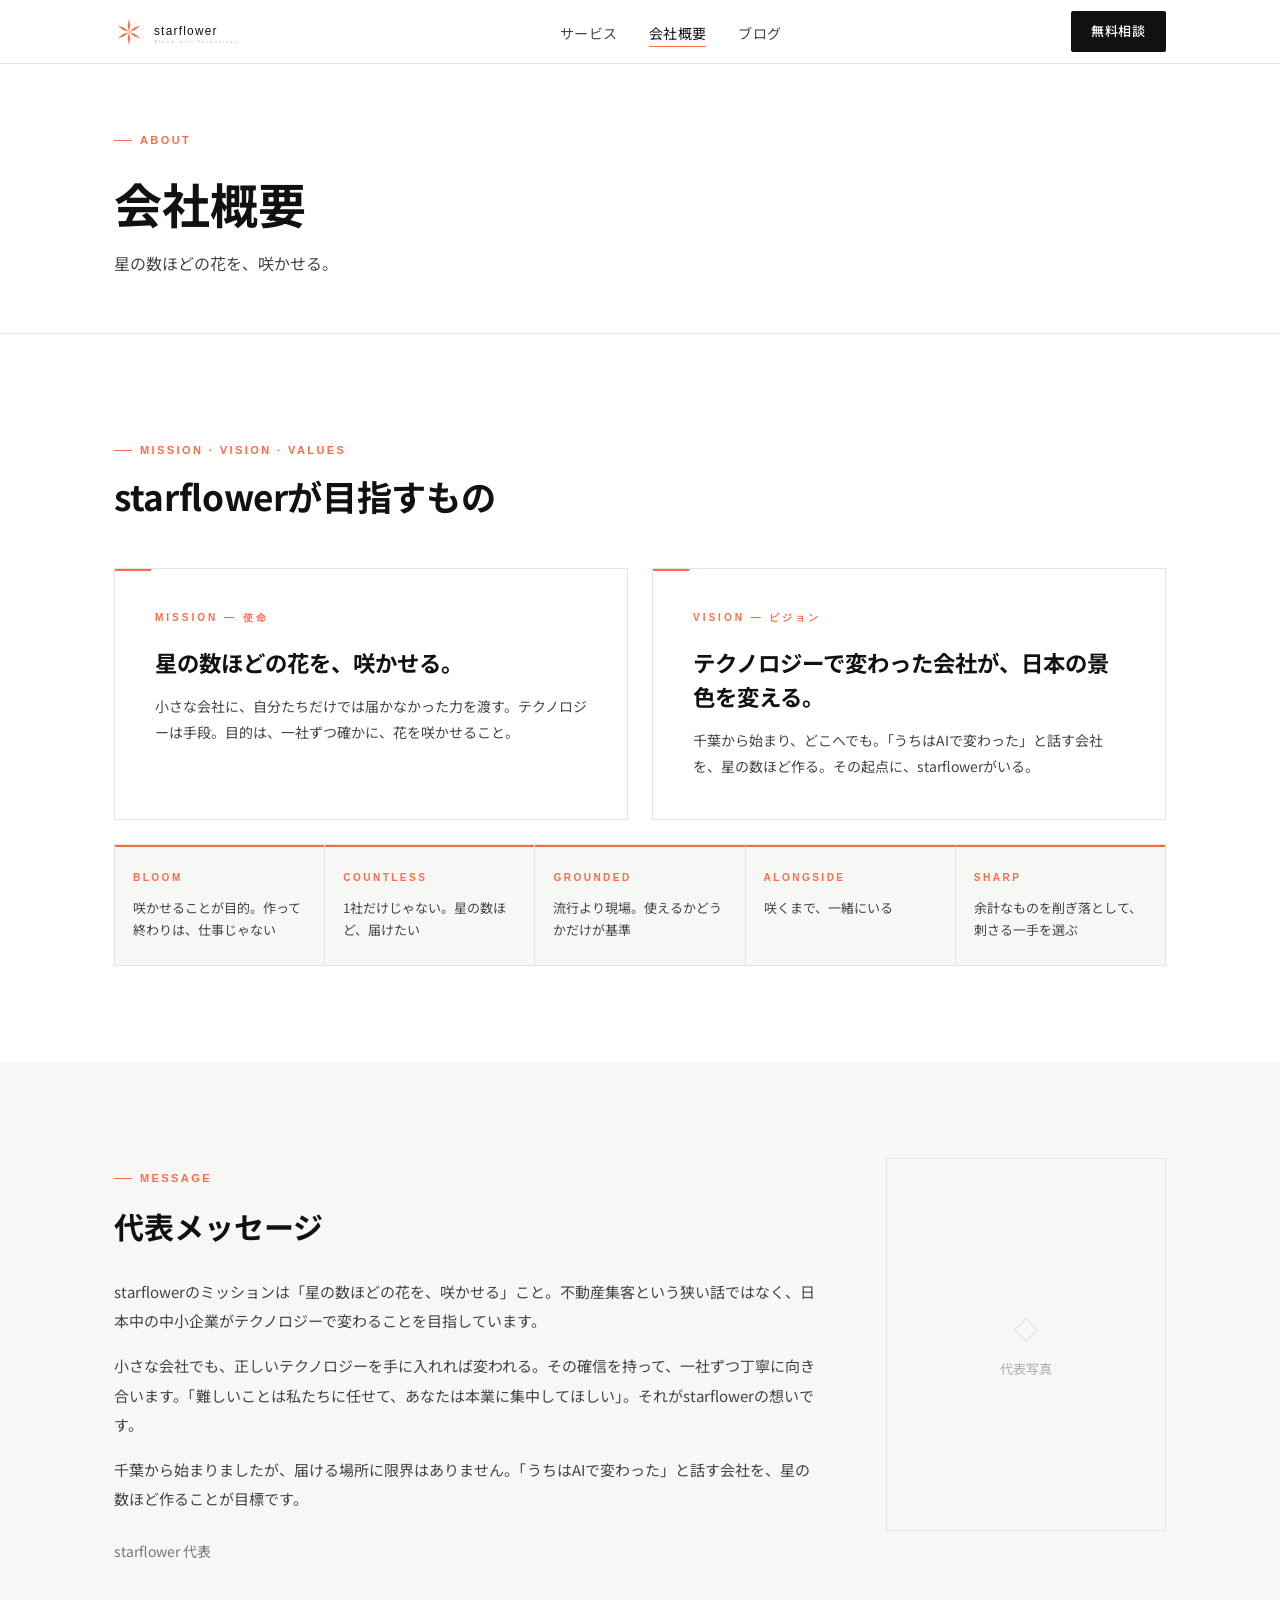
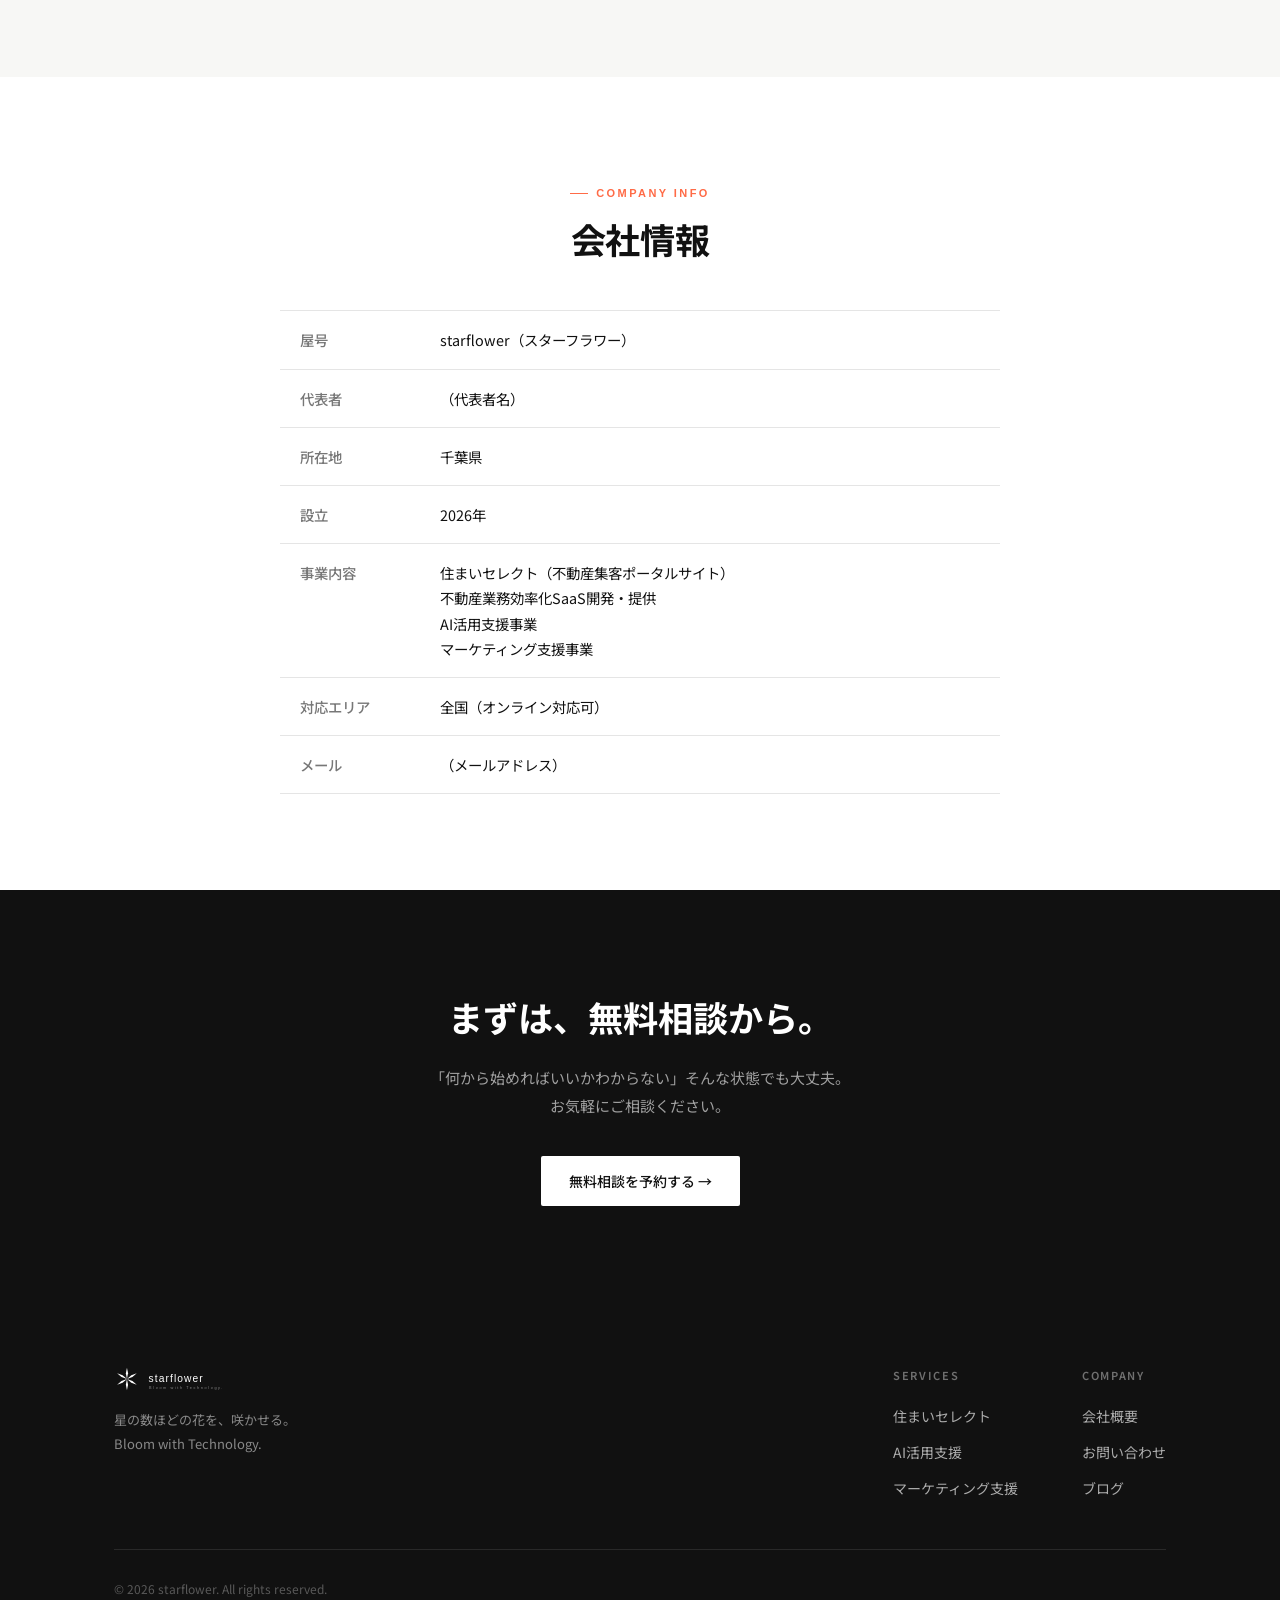
==== commit 641514e9: "redesign: update MVV, logo, and full site design - New Mission/Vision aligned with "星の数ほどの花を、咲かせる。" " ====
--- a/about.html
+++ b/about.html
@@ -4,10 +4,10 @@
   <meta charset="UTF-8">
   <meta name="viewport" content="width=device-width, initial-scale=1.0">
   <title>会社概要 | starflower</title>
-  <meta name="description" content="starflowerの会社概要。住宅業界・中小企業向けにAI活用・集客・マーケティング支援を行っています。">
+  <meta name="description" content="starflowerの会社概要。ミッション「星の数ほどの花を、咲かせる。」のもと、不動産・AI支援・マーケティングを通じ日本中の企業をテクノロジーで変えていきます。">
   <link rel="preconnect" href="https://fonts.googleapis.com">
   <link rel="preconnect" href="https://fonts.gstatic.com" crossorigin>
-  <link href="https://fonts.googleapis.com/css2?family=Noto+Sans+JP:wght@300;400;500;700&family=Poppins:wght@400;600;700&display=swap" rel="stylesheet">
+  <link href="https://fonts.googleapis.com/css2?family=Noto+Sans+JP:wght@300;400;500;700&display=swap" rel="stylesheet">
   <link rel="stylesheet" href="css/style.css">
 </head>
 <body>
@@ -15,15 +15,15 @@
   <!-- Header -->
   <header class="header" id="header">
     <div class="container">
-      <a href="index.html" class="logo"><img src="logo-full.svg" alt="starflower" height="36" style="display:block;"></a>
+      <a href="index.html" class="logo"><img src="logo-full.svg" alt="starflower" height="30"></a>
       <nav class="nav" id="nav">
         <ul>
           <li><a href="services.html">サービス</a></li>
           <li><a href="about.html" class="active">会社概要</a></li>
           <li><a href="https://note.com/" target="_blank" rel="noopener">ブログ</a></li>
-          <li><a href="contact.html" class="btn-nav">無料相談</a></li>
         </ul>
       </nav>
+      <a href="contact.html" class="btn-header">無料相談</a>
       <button class="hamburger" id="hamburger" aria-label="メニュー">
         <span></span><span></span><span></span>
       </button>
@@ -33,40 +33,84 @@
   <!-- Page Hero -->
   <section class="page-hero">
     <div class="container">
-      <span class="section-label">ABOUT</span>
+      <span class="sec-label">ABOUT</span>
       <h1>会社概要</h1>
-      <p>難しいを、できるに変える。</p>
+      <p>星の数ほどの花を、咲かせる。</p>
+    </div>
+  </section>
+
+  <!-- Mission / Vision / Values -->
+  <section class="section">
+    <div class="container">
+      <div class="sec-header fade-in">
+        <span class="sec-label">MISSION · VISION · VALUES</span>
+        <h2 class="sec-title">starflowerが目指すもの</h2>
+      </div>
+
+      <div class="mvv-grid">
+        <div class="mvv-box fade-in">
+          <p class="mvv-type">MISSION — 使命</p>
+          <h3 class="mvv-h">星の数ほどの花を、咲かせる。</h3>
+          <p class="mvv-p">小さな会社に、自分たちだけでは届かなかった力を渡す。テクノロジーは手段。目的は、一社ずつ確かに、花を咲かせること。</p>
+        </div>
+        <div class="mvv-box fade-in">
+          <p class="mvv-type">VISION — ビジョン</p>
+          <h3 class="mvv-h">テクノロジーで変わった会社が、日本の景色を変える。</h3>
+          <p class="mvv-p">千葉から始まり、どこへでも。「うちはAIで変わった」と話す会社を、星の数ほど作る。その起点に、starflowerがいる。</p>
+        </div>
+      </div>
+
+      <div class="values-full fade-in">
+        <div class="vf-item">
+          <span class="vf-en">BLOOM</span>
+          <p class="vf-ja">咲かせることが目的。作って終わりは、仕事じゃない</p>
+        </div>
+        <div class="vf-item">
+          <span class="vf-en">COUNTLESS</span>
+          <p class="vf-ja">1社だけじゃない。星の数ほど、届けたい</p>
+        </div>
+        <div class="vf-item">
+          <span class="vf-en">GROUNDED</span>
+          <p class="vf-ja">流行より現場。使えるかどうかだけが基準</p>
+        </div>
+        <div class="vf-item">
+          <span class="vf-en">ALONGSIDE</span>
+          <p class="vf-ja">咲くまで、一緒にいる</p>
+        </div>
+        <div class="vf-item">
+          <span class="vf-en">SHARP</span>
+          <p class="vf-ja">余計なものを削ぎ落として、刺さる一手を選ぶ</p>
+        </div>
+      </div>
     </div>
   </section>
 
   <!-- Message -->
+  <section class="section bg-2">
+    <div class="container">
+      <div class="message-grid fade-in">
+        <div class="message-text">
+          <span class="sec-label">MESSAGE</span>
+          <h2>代表メッセージ</h2>
+          <p>starflowerのミッションは「星の数ほどの花を、咲かせる」こと。不動産集客という狭い話ではなく、日本中の中小企業がテクノロジーで変わることを目指しています。</p>
+          <p>小さな会社でも、正しいテクノロジーを手に入れれば変われる。その確信を持って、一社ずつ丁寧に向き合います。「難しいことは私たちに任せて、あなたは本業に集中してほしい」。それがstarflowerの想いです。</p>
+          <p>千葉から始まりましたが、届ける場所に限界はありません。「うちはAIで変わった」と話す会社を、星の数ほど作ることが目標です。</p>
+          <p class="message-sign">starflower 代表</p>
+        </div>
+        <div class="photo-box">
+          <span style="font-size:1.5rem; color: #DDDDDD;">◇</span>
+          <span>代表写真</span>
+        </div>
+      </div>
+    </div>
+  </section>
+
+  <!-- Company Info -->
   <section class="section">
     <div class="container">
-      <div class="message-inner fade-in">
-        <div class="message-text">
-          <span class="section-label">MESSAGE</span>
-          <h2>代表メッセージ</h2>
-          <p>「難しそう」「自分には関係ない」と思われがちなAIやWebマーケティング。でも、それを使いこなした会社と、使えていない会社では、これから大きな差がついていきます。</p>
-          <p>starflowerは、不動産会社・中小企業が、テクノロジーを使って本来の仕事に集中できるよう、集客・AI・マーケティングをまるごとサポートします。</p>
-          <p>「難しいことは私たちに任せて、あなたは本業に集中してほしい」。それがstarflowerの想いです。</p>
-          <p class="message-sign">starflower 代表</p>
-        </div>
-        <div class="message-photo">
-          <div class="photo-placeholder">
-            <span>★</span>
-            <p>代表写真</p>
-          </div>
-        </div>
-      </div>
-    </div>
-  </section>
-
-  <!-- Company Info -->
-  <section class="section bg-light">
-    <div class="container">
-      <div class="section-header fade-in">
-        <span class="section-label">COMPANY INFO</span>
-        <h2>会社情報</h2>
+      <div class="sec-header center fade-in">
+        <span class="sec-label">COMPANY INFO</span>
+        <h2 class="sec-title">会社情報</h2>
       </div>
       <div class="company-table fade-in">
         <table>
@@ -90,7 +134,8 @@
             <tr>
               <th>事業内容</th>
               <td>
-                住まいセレクト（住宅業界専用 集客・業務効率化支援ツール）<br>
+                住まいセレクト（不動産集客ポータルサイト）<br>
+                不動産業務効率化SaaS開発・提供<br>
                 AI活用支援事業<br>
                 マーケティング支援事業
               </td>
@@ -109,35 +154,8 @@
     </div>
   </section>
 
-  <!-- Vision -->
-  <section class="section">
-    <div class="container">
-      <div class="section-header fade-in">
-        <span class="section-label">VISION</span>
-        <h2>starflowerが目指す世界</h2>
-      </div>
-      <div class="vision-grid">
-        <div class="vision-item fade-in">
-          <div class="vision-icon">🌟</div>
-          <h3>テクノロジーを、すべての会社へ</h3>
-          <p>大企業だけがAIやデジタルマーケティングを使える時代を終わらせる。中小企業・個人事業主が当たり前にテクノロジーを活用できる社会を目指します。</p>
-        </div>
-        <div class="vision-item fade-in">
-          <div class="vision-icon">🏡</div>
-          <h3>住宅業界を、もっと元気に</h3>
-          <p>住まいセレクトを通じて、不動産会社と住まいを探す人を効率よくつなぎ、住宅市場を活性化します。</p>
-        </div>
-        <div class="vision-item fade-in">
-          <div class="vision-icon">🤝</div>
-          <h3>頼れるビジネスパートナーに</h3>
-          <p>「困ったらstarflowerに相談する」と言ってもらえる、ビジネスのかかりつけ会社になることを目指します。</p>
-        </div>
-      </div>
-    </div>
-  </section>
-
   <!-- CTA -->
-  <section class="cta-section fade-in">
+  <section class="cta-sec fade-in">
     <div class="container">
       <h2>まずは、無料相談から。</h2>
       <p>「何から始めればいいかわからない」そんな状態でも大丈夫。<br>お気軽にご相談ください。</p>
@@ -148,26 +166,28 @@
   <!-- Footer -->
   <footer class="footer">
     <div class="container">
-      <div class="footer-grid">
+      <div class="footer-top">
         <div class="footer-brand">
-          <div class="footer-logo"><img src="logo-white.svg" alt="starflower" height="28" style="display:block;"></div>
-          <p>住宅業界と中小企業のデジタル化・集客をサポートします。</p>
-        </div>
-        <div class="footer-links">
-          <h4>サービス</h4>
-          <ul>
-            <li><a href="services.html#sumai">住まいセレクト</a></li>
-            <li><a href="services.html#ai">AI活用支援</a></li>
-            <li><a href="services.html#marketing">マーケティング支援</a></li>
-          </ul>
-        </div>
-        <div class="footer-links">
-          <h4>会社情報</h4>
-          <ul>
-            <li><a href="about.html">会社概要</a></li>
-            <li><a href="contact.html">お問い合わせ</a></li>
-            <li><a href="https://note.com/" target="_blank" rel="noopener">ブログ（note）</a></li>
-          </ul>
+          <img src="logo-white.svg" alt="starflower" height="26">
+          <p>星の数ほどの花を、咲かせる。<br>Bloom with Technology.</p>
+        </div>
+        <div class="footer-nav">
+          <div>
+            <h4>Services</h4>
+            <ul>
+              <li><a href="services.html#sumai">住まいセレクト</a></li>
+              <li><a href="services.html#ai">AI活用支援</a></li>
+              <li><a href="services.html#marketing">マーケティング支援</a></li>
+            </ul>
+          </div>
+          <div>
+            <h4>Company</h4>
+            <ul>
+              <li><a href="about.html">会社概要</a></li>
+              <li><a href="contact.html">お問い合わせ</a></li>
+              <li><a href="https://note.com/" target="_blank" rel="noopener">ブログ</a></li>
+            </ul>
+          </div>
         </div>
       </div>
       <div class="footer-bottom">
--- a/css/style.css
+++ b/css/style.css
@@ -1,863 +1,917 @@
-/* ===========================
-   starflower - style.css
-   スタートアップ系 コーラルオレンジ × ホワイト
-=========================== */
-
-/* --- Variables --- */
+/* ==========================================
+   starflower — Corporate Site
+   Redesign 2026: Trust-forward × Minimal
+   Accent: Coral Orange #FF6B47 (sparingly)
+   Font: Noto Sans JP + Helvetica Neue
+========================================== */
+
+/* === Variables === */
 :root {
-  --primary: #FF6B35;
-  --primary-dark: #E85520;
-  --primary-light: #FFF4F0;
-  --dark: #1A1A2E;
-  --dark-mid: #2D2D45;
-  --gray: #6B7280;
-  --gray-light: #D1D5DB;
-  --white: #FFFFFF;
-  --bg-light: #F9F9FB;
-  --font-jp: 'Noto Sans JP', sans-serif;
-  --font-en: 'Poppins', sans-serif;
-  --radius: 12px;
-  --shadow: 0 4px 24px rgba(0,0,0,0.08);
-  --shadow-hover: 0 8px 40px rgba(255,107,53,0.18);
-  --transition: all 0.3s ease;
-}
-
-/* --- Reset --- */
+  --c-ink:        #111111;
+  --c-ink-2:      #444444;
+  --c-ink-3:      #777777;
+  --c-ink-4:      #AAAAAA;
+  --c-accent:     #FF6B47;
+  --c-accent-dk:  #D94F2E;
+  --c-bg:         #FFFFFF;
+  --c-bg-2:       #F7F7F5;
+  --c-border:     #E5E5E5;
+  --c-border-2:   #CCCCCC;
+
+  --f-base: 'Noto Sans JP', -apple-system, BlinkMacSystemFont, 'Segoe UI', sans-serif;
+  --f-en:   'Helvetica Neue', 'Segoe UI', Arial, sans-serif;
+
+  --header-h: 64px;
+  --max-w:    1100px;
+  --radius:   2px;
+  --ease:     0.2s ease;
+}
+
+/* === Reset === */
 *, *::before, *::after { box-sizing: border-box; margin: 0; padding: 0; }
 html { scroll-behavior: smooth; }
 body {
-  font-family: var(--font-jp);
-  color: var(--dark);
-  background: var(--white);
-  line-height: 1.7;
+  font-family: var(--f-base);
+  font-size: 1rem;
+  line-height: 1.75;
+  color: var(--c-ink);
+  background: var(--c-bg);
   -webkit-font-smoothing: antialiased;
+  -moz-osx-font-smoothing: grayscale;
 }
 img { max-width: 100%; display: block; }
 a { color: inherit; text-decoration: none; }
 ul { list-style: none; }
-
-/* --- Container --- */
+button { font-family: inherit; cursor: pointer; }
+input, select, textarea { font-family: inherit; }
+
+/* === Layout === */
 .container {
-  max-width: 1100px;
+  max-width: var(--max-w);
   margin: 0 auto;
   padding: 0 24px;
 }
-
-/* --- Section --- */
-.section { padding: 96px 0; }
-.bg-light { background: var(--bg-light); }
-
-.section-header {
-  text-align: center;
-  margin-bottom: 56px;
-}
-.section-header h2 {
-  font-size: clamp(1.6rem, 3vw, 2.2rem);
-  font-weight: 700;
-  line-height: 1.4;
-  margin-top: 8px;
-}
-.section-header p {
-  color: var(--gray);
-  margin-top: 12px;
-  font-size: 1rem;
-}
-
-.section-label {
-  font-family: var(--font-en);
-  font-size: 0.72rem;
-  font-weight: 600;
-  letter-spacing: 0.15em;
-  color: var(--primary);
-  text-transform: uppercase;
-  display: block;
-  margin-bottom: 4px;
-}
-
-/* --- Header --- */
+.section   { padding: 96px 0; }
+.section-sm { padding: 64px 0; }
+.bg-2 { background: var(--c-bg-2); }
+
+/* === Header === */
 .header {
   position: fixed;
   top: 0; left: 0; right: 0;
+  height: var(--header-h);
+  background: rgba(255,255,255,0.96);
+  backdrop-filter: blur(8px);
+  border-bottom: 1px solid var(--c-border);
   z-index: 100;
-  background: rgba(255,255,255,0.95);
-  backdrop-filter: blur(12px);
-  border-bottom: 1px solid rgba(0,0,0,0.06);
-  transition: var(--transition);
 }
 .header .container {
+  height: 100%;
   display: flex;
   align-items: center;
   justify-content: space-between;
-  height: 68px;
-}
-.logo {
-  font-family: var(--font-en);
-  font-size: 1.25rem;
-  font-weight: 700;
-  color: var(--dark);
+  gap: 24px;
+}
+.logo img { display: block; }
+
+/* Nav */
+.nav ul { display: flex; align-items: center; gap: 32px; }
+.nav a {
+  font-size: 0.875rem;
+  font-weight: 400;
+  color: var(--c-ink-2);
   letter-spacing: 0.02em;
-}
-.logo:hover { color: var(--primary); }
-
-.nav ul {
-  display: flex;
-  align-items: center;
-  gap: 36px;
-}
-.nav a {
-  font-size: 0.9rem;
-  font-weight: 500;
-  color: var(--dark-mid);
-  transition: var(--transition);
+  padding: 4px 0;
   position: relative;
-}
-.nav a:not(.btn-nav)::after {
+  transition: color var(--ease);
+}
+.nav a::after {
   content: '';
   position: absolute;
-  bottom: -4px; left: 0;
-  width: 0; height: 2px;
-  background: var(--primary);
-  transition: width 0.3s;
-}
-.nav a:not(.btn-nav):hover::after,
-.nav a.active:not(.btn-nav)::after { width: 100%; }
-.nav a:hover { color: var(--primary); }
-
-.btn-nav {
-  background: var(--primary);
-  color: var(--white) !important;
+  bottom: 0; left: 0;
+  width: 0; height: 1px;
+  background: var(--c-accent);
+  transition: width var(--ease);
+}
+.nav a:hover,
+.nav a.active { color: var(--c-ink); }
+.nav a:hover::after,
+.nav a.active::after { width: 100%; }
+
+/* Header CTA button */
+.btn-header {
+  display: inline-flex;
+  align-items: center;
   padding: 9px 20px;
-  border-radius: 50px;
-  font-size: 0.85rem !important;
-  font-weight: 600 !important;
-  transition: var(--transition);
-}
-.btn-nav:hover { background: var(--primary-dark) !important; transform: translateY(-1px); }
-
-/* --- Hamburger --- */
+  background: var(--c-ink);
+  color: #FFFFFF;
+  font-size: 0.8125rem;
+  font-weight: 500;
+  letter-spacing: 0.06em;
+  border-radius: var(--radius);
+  transition: background var(--ease);
+  white-space: nowrap;
+}
+.btn-header:hover { background: #333333; }
+
+/* Hamburger */
 .hamburger {
   display: none;
   flex-direction: column;
+  justify-content: center;
   gap: 5px;
+  width: 36px; height: 36px;
   background: none;
   border: none;
-  cursor: pointer;
   padding: 4px;
 }
 .hamburger span {
   display: block;
-  width: 24px; height: 2px;
-  background: var(--dark);
-  border-radius: 2px;
-  transition: var(--transition);
-}
-.hamburger.open span:nth-child(1) { transform: translateY(7px) rotate(45deg); }
-.hamburger.open span:nth-child(2) { opacity: 0; }
-.hamburger.open span:nth-child(3) { transform: translateY(-7px) rotate(-45deg); }
-
-/* --- Buttons --- */
+  height: 1.5px;
+  background: var(--c-ink);
+  border-radius: 1px;
+  transition: var(--ease);
+}
+
+/* === Buttons === */
 .btn-primary {
-  display: inline-block;
-  background: var(--primary);
-  color: var(--white);
-  padding: 14px 32px;
-  border-radius: 50px;
-  font-size: 0.95rem;
-  font-weight: 600;
-  transition: var(--transition);
+  display: inline-flex;
+  align-items: center;
+  gap: 6px;
+  padding: 13px 28px;
+  background: var(--c-accent);
+  color: #FFFFFF;
+  font-size: 0.875rem;
+  font-weight: 500;
+  letter-spacing: 0.04em;
+  border-radius: var(--radius);
   border: none;
   cursor: pointer;
-}
-.btn-primary:hover {
-  background: var(--primary-dark);
+  transition: background var(--ease);
+  white-space: nowrap;
+}
+.btn-primary:hover { background: var(--c-accent-dk); }
+
+.btn-outline {
+  display: inline-flex;
+  align-items: center;
+  gap: 6px;
+  padding: 12px 28px;
+  background: transparent;
+  color: var(--c-ink);
+  font-size: 0.875rem;
+  font-weight: 400;
+  letter-spacing: 0.04em;
+  border-radius: var(--radius);
+  border: 1px solid var(--c-border-2);
+  cursor: pointer;
+  transition: border-color var(--ease);
+}
+.btn-outline:hover { border-color: var(--c-ink); }
+
+.btn-white {
+  display: inline-flex;
+  align-items: center;
+  gap: 6px;
+  padding: 13px 28px;
+  background: #FFFFFF;
+  color: var(--c-ink);
+  font-size: 0.875rem;
+  font-weight: 500;
+  border-radius: var(--radius);
+  border: none;
+  cursor: pointer;
+  transition: opacity var(--ease);
+}
+.btn-white:hover { opacity: 0.88; }
+.btn-full { width: 100%; justify-content: center; }
+
+/* === Section Label / Title === */
+.sec-label {
+  display: inline-flex;
+  align-items: center;
+  gap: 8px;
+  font-family: var(--f-en);
+  font-size: 0.6875rem;
+  font-weight: 600;
+  letter-spacing: 0.22em;
+  color: var(--c-accent);
+  text-transform: uppercase;
+  margin-bottom: 12px;
+}
+.sec-label::before {
+  content: '';
+  display: block;
+  width: 18px; height: 1px;
+  background: var(--c-accent);
+}
+.sec-title {
+  font-size: clamp(1.6rem, 3vw, 2.2rem);
+  font-weight: 700;
+  line-height: 1.35;
+  letter-spacing: -0.01em;
+}
+.sec-body {
+  margin-top: 14px;
+  color: var(--c-ink-2);
+  font-size: 0.9375rem;
+  line-height: 1.85;
+}
+.sec-header { margin-bottom: 48px; }
+.sec-header.center { text-align: center; }
+.sec-header.center .sec-body { max-width: 560px; margin-left: auto; margin-right: auto; }
+
+/* === Hero === */
+.hero {
+  padding-top: calc(var(--header-h) + 80px);
+  padding-bottom: 96px;
+  overflow: hidden;
+  position: relative;
+}
+.hero-grid {
+  display: grid;
+  grid-template-columns: 1fr 1fr;
+  align-items: center;
+  gap: 48px;
+}
+.hero-label {
+  display: inline-flex;
+  align-items: center;
+  gap: 8px;
+  font-family: var(--f-en);
+  font-size: 0.6875rem;
+  font-weight: 600;
+  letter-spacing: 0.22em;
+  color: var(--c-accent);
+  text-transform: uppercase;
+  margin-bottom: 20px;
+}
+.hero-label::before {
+  content: '';
+  width: 18px; height: 1px;
+  background: var(--c-accent);
+}
+.hero-heading {
+  font-size: clamp(2.2rem, 4.5vw, 3.4rem);
+  font-weight: 700;
+  line-height: 1.3;
+  letter-spacing: -0.01em;
+  margin-bottom: 24px;
+}
+.hero-sub {
+  font-size: 1rem;
+  color: var(--c-ink-2);
+  line-height: 1.9;
+  margin-bottom: 40px;
+}
+.hero-actions {
+  display: flex;
+  align-items: center;
+  gap: 12px;
+  flex-wrap: wrap;
+}
+/* Right side decorative text */
+.hero-visual {
+  display: flex;
+  align-items: center;
+  justify-content: flex-end;
+  overflow: hidden;
+}
+.hero-deco {
+  font-family: var(--f-en);
+  font-size: clamp(80px, 11vw, 148px);
+  font-weight: 800;
+  color: #EFEFED;
+  letter-spacing: -0.04em;
+  line-height: 1;
+  user-select: none;
+  white-space: nowrap;
+}
+
+/* === Mission / Vision block === */
+.mv-grid {
+  display: grid;
+  grid-template-columns: 1fr 1fr;
+  gap: 1px;
+  background: var(--c-border);
+  border: 1px solid var(--c-border);
+}
+.mv-item {
+  padding: 48px;
+  background: var(--c-bg-2);
+}
+.mv-type {
+  font-family: var(--f-en);
+  font-size: 0.65rem;
+  font-weight: 700;
+  letter-spacing: 0.28em;
+  color: var(--c-accent);
+  text-transform: uppercase;
+  margin-bottom: 16px;
+}
+.mv-heading {
+  font-size: clamp(1.25rem, 2.2vw, 1.625rem);
+  font-weight: 700;
+  line-height: 1.45;
+  margin-bottom: 14px;
+}
+.mv-body {
+  font-size: 0.9rem;
+  color: var(--c-ink-2);
+  line-height: 1.85;
+}
+
+/* === Services Cards (Homepage) === */
+.services-grid {
+  display: grid;
+  grid-template-columns: repeat(3, 1fr);
+  gap: 24px;
+}
+.srv-card {
+  position: relative;
+  padding: 32px;
+  background: var(--c-bg);
+  border: 1px solid var(--c-border);
+  overflow: hidden;
+  transition: border-color var(--ease), transform var(--ease);
+}
+.srv-card::before {
+  content: '';
+  position: absolute;
+  top: 0; left: 0; right: 0;
+  height: 2px;
+  background: var(--c-accent);
+}
+.srv-card:hover {
+  border-color: var(--c-border-2);
   transform: translateY(-2px);
-  box-shadow: var(--shadow-hover);
-}
-.btn-ghost {
-  display: inline-block;
-  background: transparent;
-  color: var(--dark);
-  padding: 14px 32px;
-  border-radius: 50px;
-  font-size: 0.95rem;
+}
+.srv-num {
+  display: block;
+  font-family: var(--f-en);
+  font-size: 0.6875rem;
   font-weight: 600;
-  border: 2px solid var(--gray-light);
-  transition: var(--transition);
-}
-.btn-ghost:hover {
-  border-color: var(--primary);
-  color: var(--primary);
-  transform: translateY(-2px);
-}
-.btn-white {
-  display: inline-block;
-  background: var(--white);
-  color: var(--primary);
-  padding: 14px 32px;
-  border-radius: 50px;
-  font-size: 0.95rem;
-  font-weight: 700;
-  transition: var(--transition);
-}
-.btn-white:hover {
-  background: var(--primary-light);
-  transform: translateY(-2px);
-  box-shadow: 0 8px 32px rgba(0,0,0,0.15);
-}
-.btn-full { width: 100%; text-align: center; }
-
-/* --- Hero --- */
-.hero {
-  padding: 140px 0 96px;
-  background: linear-gradient(135deg, #FFF4F0 0%, #FFFFFF 50%, #FFF8F5 100%);
-  overflow: hidden;
-}
-.hero .container {
-  display: grid;
-  grid-template-columns: 1fr 1fr;
-  gap: 64px;
-  align-items: center;
-}
-.hero-badge {
-  display: inline-block;
-  background: var(--primary-light);
-  color: var(--primary);
-  font-size: 0.78rem;
+  letter-spacing: 0.15em;
+  color: var(--c-accent);
+  margin-bottom: 16px;
+}
+.srv-title {
+  font-size: 1.125rem;
+  font-weight: 700;
+  margin-bottom: 6px;
+}
+.srv-cat {
+  font-size: 0.75rem;
+  color: var(--c-ink-3);
+  margin-bottom: 14px;
+  letter-spacing: 0.02em;
+}
+.srv-desc {
+  font-size: 0.875rem;
+  color: var(--c-ink-2);
+  line-height: 1.8;
+  margin-bottom: 24px;
+}
+.srv-link {
+  font-size: 0.8125rem;
+  font-weight: 500;
+  color: var(--c-accent);
+  letter-spacing: 0.04em;
+  display: inline-flex;
+  align-items: center;
+  gap: 4px;
+  transition: gap var(--ease);
+}
+.srv-link:hover { gap: 10px; }
+
+/* === Values (5-column) === */
+.values-row {
+  display: grid;
+  grid-template-columns: repeat(5, 1fr);
+  gap: 1px;
+  background: var(--c-border);
+  border: 1px solid var(--c-border);
+}
+.val-item {
+  padding: 28px 20px;
+  background: var(--c-bg);
+}
+.val-en {
+  display: block;
+  font-family: var(--f-en);
+  font-size: 0.625rem;
+  font-weight: 700;
+  letter-spacing: 0.25em;
+  color: var(--c-accent);
+  text-transform: uppercase;
+  padding-bottom: 12px;
+  border-bottom: 1px solid var(--c-border);
+  margin-bottom: 12px;
+}
+.val-ja {
+  font-size: 0.8125rem;
+  color: var(--c-ink-2);
+  line-height: 1.75;
+}
+
+/* === Why / Reasons === */
+.why-grid {
+  display: grid;
+  grid-template-columns: repeat(3, 1fr);
+  gap: 24px;
+}
+.why-item {
+  border-top: 2px solid var(--c-border);
+  padding-top: 28px;
+}
+.why-num {
+  font-family: var(--f-en);
+  font-size: 2rem;
+  font-weight: 700;
+  color: var(--c-accent);
+  line-height: 1;
+  margin-bottom: 14px;
+  opacity: 0.35;
+}
+.why-title {
+  font-size: 1rem;
+  font-weight: 700;
+  margin-bottom: 10px;
+}
+.why-body {
+  font-size: 0.875rem;
+  color: var(--c-ink-2);
+  line-height: 1.8;
+}
+
+/* === CTA Section === */
+.cta-sec {
+  padding: 96px 0;
+  background: var(--c-ink);
+  text-align: center;
+}
+.cta-sec h2 {
+  font-size: clamp(1.6rem, 3vw, 2.2rem);
+  font-weight: 700;
+  color: #FFFFFF;
+  margin-bottom: 16px;
+}
+.cta-sec p {
+  font-size: 0.9375rem;
+  color: rgba(255,255,255,0.6);
+  margin-bottom: 36px;
+  line-height: 1.85;
+}
+
+/* === Footer === */
+.footer {
+  background: var(--c-ink);
+  color: rgba(255,255,255,0.65);
+  padding: 64px 0 32px;
+}
+.footer-top {
+  display: flex;
+  justify-content: space-between;
+  gap: 48px;
+  padding-bottom: 48px;
+  border-bottom: 1px solid rgba(255,255,255,0.1);
+  margin-bottom: 28px;
+}
+.footer-brand p {
+  font-size: 0.8125rem;
+  line-height: 1.85;
+  margin-top: 16px;
+  max-width: 240px;
+  color: rgba(255,255,255,0.5);
+}
+.footer-nav { display: flex; gap: 64px; }
+.footer-nav h4 {
+  font-size: 0.6875rem;
   font-weight: 600;
-  padding: 6px 16px;
-  border-radius: 50px;
-  margin-bottom: 20px;
-  letter-spacing: 0.05em;
-}
-.hero h1 {
-  font-size: clamp(2rem, 4.5vw, 3.2rem);
-  font-weight: 700;
-  line-height: 1.25;
-  margin-bottom: 20px;
-}
-.highlight {
-  color: var(--primary);
-  position: relative;
-}
-.hero-sub {
-  color: var(--gray);
-  font-size: 1.05rem;
+  letter-spacing: 0.15em;
+  color: rgba(255,255,255,0.4);
+  text-transform: uppercase;
+  margin-bottom: 16px;
+}
+.footer-nav ul { display: flex; flex-direction: column; gap: 8px; }
+.footer-nav a {
+  font-size: 0.875rem;
+  color: rgba(255,255,255,0.65);
+  transition: color var(--ease);
+}
+.footer-nav a:hover { color: #FFFFFF; }
+.footer-bottom p {
+  font-size: 0.75rem;
+  color: rgba(255,255,255,0.3);
+}
+
+/* === Page Hero (inner pages) === */
+.page-hero {
+  padding-top: calc(var(--header-h) + 56px);
+  padding-bottom: 56px;
+  border-bottom: 1px solid var(--c-border);
+}
+.page-hero h1 {
+  font-size: clamp(2rem, 4vw, 3rem);
+  font-weight: 700;
+  line-height: 1.3;
+  margin: 10px 0 14px;
+}
+.page-hero p {
+  font-size: 1rem;
+  color: var(--c-ink-2);
+  max-width: 560px;
   line-height: 1.8;
-  margin-bottom: 36px;
-}
-.hero-cta {
-  display: flex;
-  gap: 16px;
-  flex-wrap: wrap;
-}
-
-/* Hero Visual */
-.hero-visual {
-  position: relative;
-  height: 420px;
-}
-.hero-blob {
-  width: 320px;
-  height: 320px;
-  background: linear-gradient(135deg, var(--primary) 0%, #FF9A6C 100%);
-  border-radius: 60% 40% 70% 30% / 50% 60% 40% 50%;
-  display: flex;
-  align-items: center;
-  justify-content: center;
-  animation: blobAnim 6s ease-in-out infinite;
-  position: absolute;
-  top: 50%; left: 50%;
-  transform: translate(-50%, -50%);
-}
-@keyframes blobAnim {
-  0%, 100% { border-radius: 60% 40% 70% 30% / 50% 60% 40% 50%; }
-  50% { border-radius: 40% 60% 30% 70% / 60% 40% 60% 40%; }
-}
-.blob-inner {
-  text-align: center;
-  color: var(--white);
-}
-.blob-en {
-  font-family: var(--font-en);
-  font-size: 2rem;
-  font-weight: 700;
-  letter-spacing: 0.15em;
-  display: block;
-  opacity: 0.3;
-}
-.blob-ja {
-  font-size: 0.9rem;
-  font-weight: 500;
-  display: block;
-  margin-top: 4px;
-}
-
-.floating-card {
-  position: absolute;
-  background: var(--white);
-  border-radius: var(--radius);
-  padding: 10px 18px;
-  display: flex;
-  align-items: center;
-  gap: 8px;
-  font-size: 0.85rem;
-  font-weight: 600;
-  box-shadow: var(--shadow);
-  white-space: nowrap;
-  animation: float 3s ease-in-out infinite;
-}
-.card-1 { top: 10%; left: -10%; animation-delay: 0s; }
-.card-2 { top: 70%; left: -5%; animation-delay: 1s; }
-.card-3 { top: 40%; right: -5%; animation-delay: 2s; }
-.card-icon { font-size: 1.1rem; }
-
-@keyframes float {
-  0%, 100% { transform: translateY(0); }
-  50% { transform: translateY(-8px); }
-}
-
-/* --- Services --- */
-.services-grid {
-  display: grid;
-  grid-template-columns: repeat(3, 1fr);
-  gap: 28px;
-}
-.service-card {
-  background: var(--white);
-  border: 1.5px solid #F0F0F0;
-  border-radius: var(--radius);
-  padding: 36px 28px;
-  position: relative;
-  transition: var(--transition);
-}
-.service-card:hover {
-  border-color: var(--primary);
-  box-shadow: var(--shadow-hover);
-  transform: translateY(-4px);
-}
-.service-card.featured {
-  border-color: var(--primary);
-  background: linear-gradient(135deg, #FFF4F0 0%, #FFFFFF 100%);
-}
-.featured-badge {
-  position: absolute;
-  top: -12px; left: 24px;
-  background: var(--primary);
-  color: var(--white);
-  font-size: 0.72rem;
-  font-weight: 700;
-  padding: 4px 14px;
-  border-radius: 50px;
-  letter-spacing: 0.05em;
-}
-.service-icon-wrap {
-  font-size: 2.4rem;
-  margin-bottom: 16px;
-}
-.service-card h3 {
-  font-size: 1.15rem;
-  font-weight: 700;
-  margin-bottom: 8px;
-}
-.service-tag {
-  font-size: 0.75rem;
-  color: var(--primary);
-  font-weight: 600;
-  margin-bottom: 12px;
-  line-height: 1.5;
-}
-.service-desc {
-  font-size: 0.9rem;
-  color: var(--gray);
-  line-height: 1.7;
-  margin-bottom: 20px;
-}
-.service-link {
-  font-size: 0.88rem;
-  font-weight: 600;
-  color: var(--primary);
-  display: inline-flex;
-  align-items: center;
-  gap: 4px;
-  transition: var(--transition);
-}
-.service-link:hover { gap: 8px; }
-
-/* --- Why --- */
-.why-section { background: var(--dark); }
-.why-section .section-label { color: #FF9A6C; }
-.why-section h2 { color: var(--white); }
-.why-grid {
-  display: grid;
-  grid-template-columns: repeat(3, 1fr);
-  gap: 40px;
-}
-.why-item { text-align: center; padding: 20px; }
-.why-number {
-  font-family: var(--font-en);
-  font-size: 3.5rem;
-  font-weight: 700;
-  color: var(--primary);
-  opacity: 0.4;
+}
+
+/* === Service Detail Page === */
+.srv-detail-sec { padding: 80px 0; }
+.srv-detail-inner {
+  display: grid;
+  grid-template-columns: 160px 1fr;
+  gap: 56px;
+  align-items: start;
+}
+.srv-detail-inner.reverse {
+  /* secondary services — same grid, just alternate bg */
+}
+.srv-detail-num-lg {
+  font-family: var(--f-en);
+  font-size: 5rem;
+  font-weight: 800;
+  color: var(--c-accent);
   line-height: 1;
-  margin-bottom: 12px;
-}
-.why-item h3 {
-  font-size: 1.15rem;
-  font-weight: 700;
-  color: var(--white);
-  margin-bottom: 12px;
-}
-.why-item p {
-  font-size: 0.9rem;
-  color: rgba(255,255,255,0.65);
-  line-height: 1.8;
-}
-
-/* --- Blog --- */
-.blog-inner {
-  display: grid;
-  grid-template-columns: 1fr 1fr;
-  gap: 64px;
-  align-items: center;
-}
-.blog-text .section-label { margin-bottom: 8px; }
-.blog-text h2 {
-  font-size: clamp(1.5rem, 3vw, 2rem);
-  font-weight: 700;
-  line-height: 1.4;
-  margin-bottom: 16px;
-}
-.blog-text p {
-  color: var(--gray);
-  font-size: 0.95rem;
-  line-height: 1.8;
-  margin-bottom: 28px;
-}
-.blog-card-preview {
-  display: flex;
-  flex-direction: column;
-  gap: 16px;
-}
-.blog-card-item {
-  background: var(--white);
-  border: 1.5px solid #F0F0F0;
-  border-radius: var(--radius);
-  padding: 18px 20px;
-  transition: var(--transition);
-}
-.blog-card-item:hover {
-  border-color: var(--primary);
-  box-shadow: var(--shadow);
-}
-.blog-tag-item {
-  display: inline-block;
-  background: var(--primary-light);
-  color: var(--primary);
-  font-size: 0.7rem;
-  font-weight: 600;
-  padding: 3px 10px;
-  border-radius: 50px;
-  margin-bottom: 8px;
-}
-.blog-card-item p {
-  font-size: 0.88rem;
-  font-weight: 500;
-  line-height: 1.5;
-  color: var(--dark);
-}
-
-/* --- CTA Section --- */
-.cta-section {
-  background: linear-gradient(135deg, var(--primary) 0%, #FF9A6C 100%);
-  padding: 96px 0;
-  text-align: center;
-}
-.cta-section h2 {
-  font-size: clamp(1.6rem, 3.5vw, 2.4rem);
-  font-weight: 700;
-  color: var(--white);
-  margin-bottom: 16px;
-}
-.cta-section p {
-  color: rgba(255,255,255,0.85);
-  font-size: 1rem;
-  line-height: 1.8;
-  margin-bottom: 36px;
-}
-
-/* --- Page Hero --- */
-.page-hero {
-  padding: 140px 0 72px;
-  background: linear-gradient(135deg, #FFF4F0 0%, #FFFFFF 60%);
-  text-align: center;
-}
-.page-hero .section-label { margin-bottom: 12px; }
-.page-hero h1 {
-  font-size: clamp(2rem, 4vw, 2.8rem);
-  font-weight: 700;
-  margin-bottom: 16px;
-}
-.page-hero p {
-  color: var(--gray);
-  font-size: 1.05rem;
-}
-
-/* --- Service Detail --- */
-.service-detail { padding: 96px 0; }
-.service-detail-inner {
-  display: grid;
-  grid-template-columns: 200px 1fr;
-  gap: 64px;
-  align-items: start;
-}
-.service-detail-inner.reverse {
-  grid-template-columns: 1fr 200px;
-}
-.service-detail-inner.reverse .service-detail-label { order: 2; }
-.service-detail-inner.reverse .service-detail-content { order: 1; }
-.service-detail-label {
-  text-align: center;
-  padding-top: 16px;
-}
-.service-num {
-  font-family: var(--font-en);
-  font-size: 4rem;
-  font-weight: 700;
-  color: var(--primary);
   opacity: 0.2;
-  display: block;
-  line-height: 1;
-}
-.service-icon-lg { font-size: 4rem; display: block; margin-top: 8px; }
-.service-detail-content h2 {
-  font-size: clamp(1.6rem, 3vw, 2.2rem);
-  font-weight: 700;
-  margin: 8px 0 8px;
-}
-.service-subtitle {
-  color: var(--primary);
-  font-size: 0.9rem;
-  font-weight: 600;
-  margin-bottom: 20px;
-}
-.service-body {
-  color: var(--gray);
-  font-size: 0.95rem;
-  line-height: 1.85;
-  margin-bottom: 32px;
-}
+  padding-top: 8px;
+}
+.srv-detail-h2 {
+  font-size: clamp(1.4rem, 3vw, 2rem);
+  font-weight: 700;
+  margin: 8px 0 6px;
+}
+.srv-subtitle {
+  font-size: 0.875rem;
+  color: var(--c-ink-3);
+  margin-bottom: 24px;
+}
+.srv-body-text {
+  font-size: 0.9375rem;
+  color: var(--c-ink-2);
+  line-height: 1.9;
+  margin-bottom: 40px;
+}
+/* Feature list */
 .feature-list {
   display: flex;
   flex-direction: column;
-  gap: 20px;
+  gap: 0;
+  margin-bottom: 40px;
+}
+.feature-item {
+  display: grid;
+  grid-template-columns: auto 1fr;
+  gap: 16px;
+  align-items: start;
+  padding: 20px 0;
+  border-top: 1px solid var(--c-border);
+}
+.feature-item:last-child { border-bottom: 1px solid var(--c-border); }
+.feature-dot {
+  width: 8px; height: 8px;
+  border-radius: 50%;
+  background: var(--c-accent);
+  margin-top: 6px;
+  flex-shrink: 0;
+}
+.feature-item h4 {
+  font-size: 0.9375rem;
+  font-weight: 700;
+  margin-bottom: 4px;
+}
+.feature-item p {
+  font-size: 0.875rem;
+  color: var(--c-ink-2);
+  line-height: 1.75;
+}
+/* Target box */
+.target-box {
+  padding: 20px 24px;
+  background: var(--c-bg-2);
+  border-left: 3px solid var(--c-accent);
   margin-bottom: 32px;
 }
-.feature-item {
-  display: flex;
-  gap: 16px;
-  align-items: flex-start;
-}
-.feature-icon {
-  width: 24px; height: 24px;
-  background: var(--primary);
-  color: var(--white);
-  border-radius: 50%;
-  display: flex;
-  align-items: center;
-  justify-content: center;
+.target-box h4 {
   font-size: 0.75rem;
   font-weight: 700;
-  flex-shrink: 0;
-  margin-top: 2px;
-}
-.feature-item h4 {
-  font-size: 0.95rem;
-  font-weight: 700;
-  margin-bottom: 4px;
-}
-.feature-item p {
-  font-size: 0.88rem;
-  color: var(--gray);
-  line-height: 1.7;
-}
-.target-box {
-  background: var(--primary-light);
-  border-radius: var(--radius);
-  padding: 24px 28px;
-  margin-bottom: 32px;
-}
-.target-box h4 {
-  font-size: 0.9rem;
-  font-weight: 700;
-  color: var(--primary);
+  color: var(--c-accent);
+  letter-spacing: 0.08em;
+  text-transform: uppercase;
   margin-bottom: 12px;
 }
-.target-box ul { display: flex; flex-direction: column; gap: 8px; }
 .target-box li {
-  font-size: 0.88rem;
-  color: var(--dark-mid);
-  padding-left: 16px;
+  font-size: 0.875rem;
+  color: var(--c-ink-2);
+  padding: 4px 0 4px 16px;
   position: relative;
 }
 .target-box li::before {
-  content: '・';
+  content: '—';
   position: absolute;
   left: 0;
-  color: var(--primary);
-}
-
-/* --- About: Message --- */
-.message-inner {
-  display: grid;
-  grid-template-columns: 1fr 320px;
+  color: var(--c-accent);
+  font-size: 0.75rem;
+}
+
+/* === About: MVV Section === */
+.mvv-grid {
+  display: grid;
+  grid-template-columns: 1fr 1fr;
+  gap: 24px;
+  margin-bottom: 24px;
+}
+.mvv-box {
+  padding: 40px;
+  border: 1px solid var(--c-border);
+  position: relative;
+}
+.mvv-box::before {
+  content: '';
+  position: absolute;
+  top: 0; left: 0;
+  width: 36px; height: 2px;
+  background: var(--c-accent);
+}
+.mvv-type {
+  font-family: var(--f-en);
+  font-size: 0.625rem;
+  font-weight: 700;
+  letter-spacing: 0.3em;
+  color: var(--c-accent);
+  text-transform: uppercase;
+  margin-bottom: 20px;
+}
+.mvv-h {
+  font-size: clamp(1.125rem, 2vw, 1.4rem);
+  font-weight: 700;
+  line-height: 1.5;
+  margin-bottom: 14px;
+}
+.mvv-p {
+  font-size: 0.875rem;
+  color: var(--c-ink-2);
+  line-height: 1.85;
+}
+
+/* Values full grid (about page) */
+.values-full {
+  display: grid;
+  grid-template-columns: repeat(5, 1fr);
+  gap: 1px;
+  background: var(--c-border);
+  border: 1px solid var(--c-border);
+}
+.vf-item {
+  padding: 24px 18px;
+  background: var(--c-bg-2);
+  position: relative;
+}
+.vf-item::before {
+  content: '';
+  position: absolute;
+  top: 0; left: 0; right: 0;
+  height: 2px;
+  background: var(--c-accent);
+}
+.vf-en {
+  display: block;
+  font-family: var(--f-en);
+  font-size: 0.625rem;
+  font-weight: 700;
+  letter-spacing: 0.25em;
+  color: var(--c-accent);
+  text-transform: uppercase;
+  margin-bottom: 10px;
+}
+.vf-ja {
+  font-size: 0.8125rem;
+  color: var(--c-ink-2);
+  line-height: 1.7;
+}
+
+/* Message section */
+.message-grid {
+  display: grid;
+  grid-template-columns: 1fr 280px;
   gap: 64px;
-  align-items: center;
-}
-.message-text .section-label { margin-bottom: 8px; }
+  align-items: start;
+}
 .message-text h2 {
-  font-size: clamp(1.5rem, 3vw, 2rem);
+  font-size: clamp(1.4rem, 2.5vw, 1.875rem);
   font-weight: 700;
   margin-bottom: 24px;
 }
 .message-text p {
-  color: var(--gray);
-  font-size: 0.95rem;
-  line-height: 1.9;
+  font-size: 0.9375rem;
+  color: var(--c-ink-2);
+  line-height: 1.95;
   margin-bottom: 16px;
 }
 .message-sign {
-  font-weight: 700;
-  color: var(--dark) !important;
-  margin-top: 24px;
-}
-.photo-placeholder {
-  width: 100%;
+  font-size: 0.875rem !important;
+  color: var(--c-ink-3) !important;
+  margin-top: 24px !important;
+}
+.photo-box {
   aspect-ratio: 3/4;
-  background: var(--primary-light);
-  border-radius: var(--radius);
+  background: var(--c-bg-2);
+  border: 1px solid var(--c-border);
   display: flex;
   flex-direction: column;
   align-items: center;
   justify-content: center;
   gap: 8px;
-  border: 2px dashed var(--primary);
-  opacity: 0.6;
-}
-.photo-placeholder span { font-size: 3rem; }
-.photo-placeholder p { font-size: 0.85rem; color: var(--primary); font-weight: 600; }
-
-/* --- Company Table --- */
-.company-table {
-  max-width: 760px;
-  margin: 0 auto;
-}
-.company-table table {
-  width: 100%;
-  border-collapse: collapse;
-  background: var(--white);
-  border-radius: var(--radius);
-  overflow: hidden;
-  box-shadow: var(--shadow);
-}
-.company-table th, .company-table td {
-  padding: 18px 24px;
+  color: var(--c-ink-4);
+  font-size: 0.8125rem;
+}
+
+/* Company table */
+.company-table { max-width: 720px; margin: 0 auto; }
+.company-table table { width: 100%; border-collapse: collapse; }
+.company-table th,
+.company-table td {
+  padding: 16px 20px;
+  font-size: 0.9rem;
+  border-bottom: 1px solid var(--c-border);
   text-align: left;
-  border-bottom: 1px solid #F0F0F0;
-  font-size: 0.9rem;
+  vertical-align: top;
 }
 .company-table th {
-  background: var(--primary-light);
-  color: var(--primary);
-  font-weight: 700;
-  width: 160px;
+  width: 140px;
+  font-weight: 500;
+  color: var(--c-ink-3);
   white-space: nowrap;
 }
-.company-table td { color: var(--dark-mid); line-height: 1.8; }
-.company-table tr:last-child th,
-.company-table tr:last-child td { border-bottom: none; }
-
-/* --- Vision --- */
-.vision-grid {
-  display: grid;
-  grid-template-columns: repeat(3, 1fr);
-  gap: 28px;
-}
-.vision-item {
-  background: var(--white);
-  border: 1.5px solid #F0F0F0;
-  border-radius: var(--radius);
-  padding: 36px 28px;
-  text-align: center;
-  transition: var(--transition);
-}
-.vision-item:hover {
-  border-color: var(--primary);
-  box-shadow: var(--shadow-hover);
-  transform: translateY(-4px);
-}
-.vision-icon { font-size: 2.5rem; margin-bottom: 16px; }
-.vision-item h3 { font-size: 1rem; font-weight: 700; margin-bottom: 12px; }
-.vision-item p { font-size: 0.88rem; color: var(--gray); line-height: 1.8; }
-
-/* --- Contact --- */
-.contact-inner {
-  display: grid;
-  grid-template-columns: 1fr 1.2fr;
+.company-table tr:first-child th,
+.company-table tr:first-child td { border-top: 1px solid var(--c-border); }
+
+/* === Contact === */
+.contact-grid {
+  display: grid;
+  grid-template-columns: 1fr 1fr;
   gap: 64px;
   align-items: start;
 }
-.contact-info h2 {
-  font-size: clamp(1.4rem, 3vw, 1.9rem);
+.contact-title {
+  font-size: clamp(1.4rem, 2.5vw, 1.875rem);
   font-weight: 700;
   line-height: 1.4;
   margin-bottom: 32px;
 }
-.contact-items { display: flex; flex-direction: column; gap: 20px; margin-bottom: 28px; }
+.contact-items {
+  display: flex;
+  flex-direction: column;
+  margin-bottom: 24px;
+}
 .contact-item {
-  display: flex;
+  display: grid;
+  grid-template-columns: 8px 1fr;
   gap: 16px;
-  align-items: flex-start;
-}
-.contact-item-icon { font-size: 1.6rem; flex-shrink: 0; }
-.contact-item h4 { font-size: 0.92rem; font-weight: 700; margin-bottom: 4px; }
-.contact-item p { font-size: 0.85rem; color: var(--gray); }
+  padding: 16px 0;
+  border-bottom: 1px solid var(--c-border);
+  align-items: start;
+}
+.contact-dot {
+  width: 6px; height: 6px;
+  border-radius: 50%;
+  background: var(--c-accent);
+  margin-top: 7px;
+}
+.contact-item h4 {
+  font-size: 0.875rem;
+  font-weight: 700;
+  margin-bottom: 4px;
+}
+.contact-item p {
+  font-size: 0.8125rem;
+  color: var(--c-ink-2);
+  line-height: 1.65;
+}
 .contact-note {
-  background: var(--bg-light);
-  border-radius: 8px;
-  padding: 14px 18px;
-  font-size: 0.85rem;
-  color: var(--gray);
-}
-
+  font-size: 0.8125rem;
+  color: var(--c-ink-3);
+  padding-top: 8px;
+}
+/* Form */
 .contact-form-wrap {
-  background: var(--white);
-  border-radius: var(--radius);
   padding: 40px;
-  box-shadow: var(--shadow);
-  border: 1.5px solid #F0F0F0;
-}
-.contact-form { display: flex; flex-direction: column; gap: 20px; }
-.form-group { display: flex; flex-direction: column; gap: 6px; }
+  background: var(--c-bg-2);
+  border: 1px solid var(--c-border);
+}
+.form-group { margin-bottom: 24px; }
 .form-group label {
-  font-size: 0.85rem;
-  font-weight: 600;
-  color: var(--dark);
-}
-.required { color: var(--primary); }
+  display: block;
+  font-size: 0.8125rem;
+  font-weight: 500;
+  margin-bottom: 8px;
+  color: var(--c-ink);
+}
+.required { color: var(--c-accent); margin-left: 3px; }
 .form-group input,
 .form-group select,
 .form-group textarea {
-  padding: 12px 16px;
-  border: 1.5px solid var(--gray-light);
-  border-radius: 8px;
-  font-family: var(--font-jp);
-  font-size: 0.9rem;
-  color: var(--dark);
-  transition: var(--transition);
+  width: 100%;
+  padding: 10px 14px;
+  background: var(--c-bg);
+  border: 1px solid var(--c-border-2);
+  font-size: 0.875rem;
+  color: var(--c-ink);
+  border-radius: var(--radius);
   outline: none;
-  background: var(--white);
+  transition: border-color var(--ease);
+  -webkit-appearance: none;
 }
 .form-group input:focus,
 .form-group select:focus,
-.form-group textarea:focus {
-  border-color: var(--primary);
-  box-shadow: 0 0 0 3px rgba(255,107,53,0.12);
-}
-.form-group textarea { resize: vertical; }
+.form-group textarea:focus { border-color: var(--c-accent); }
+.form-group textarea { resize: vertical; min-height: 120px; }
 .form-note {
+  font-size: 0.75rem;
+  color: var(--c-ink-4);
+  margin-top: 12px;
   text-align: center;
-  font-size: 0.8rem;
-  color: var(--gray);
-  margin-top: 4px;
-}
-
-/* --- Footer --- */
-.footer {
-  background: var(--dark);
-  padding: 64px 0 0;
-}
-.footer-grid {
-  display: grid;
-  grid-template-columns: 2fr 1fr 1fr;
-  gap: 48px;
-  padding-bottom: 48px;
-  border-bottom: 1px solid rgba(255,255,255,0.08);
-}
-.footer-logo {
-  font-family: var(--font-en);
-  font-size: 1.2rem;
-  font-weight: 700;
-  color: var(--white);
-  margin-bottom: 14px;
-}
-.footer-brand p {
-  font-size: 0.85rem;
-  color: rgba(255,255,255,0.5);
-  line-height: 1.8;
-}
-.footer-links h4 {
-  font-size: 0.8rem;
-  font-weight: 700;
-  color: rgba(255,255,255,0.4);
-  text-transform: uppercase;
-  letter-spacing: 0.1em;
-  margin-bottom: 16px;
-}
-.footer-links ul { display: flex; flex-direction: column; gap: 10px; }
-.footer-links a {
-  font-size: 0.88rem;
-  color: rgba(255,255,255,0.65);
-  transition: var(--transition);
-}
-.footer-links a:hover { color: var(--primary); }
-.footer-bottom {
-  padding: 20px 0;
-  text-align: center;
-}
-.footer-bottom p {
-  font-size: 0.78rem;
-  color: rgba(255,255,255,0.3);
-}
-
-/* --- Fade In Animation --- */
+}
+
+/* === Animations === */
 .fade-in {
   opacity: 0;
-  transform: translateY(24px);
-  transition: opacity 0.6s ease, transform 0.6s ease;
+  transform: translateY(16px);
+  transition: opacity 0.5s ease, transform 0.5s ease;
 }
 .fade-in.visible {
   opacity: 1;
   transform: translateY(0);
 }
 
-/* --- Responsive --- */
-@media (max-width: 900px) {
-  .hero .container { grid-template-columns: 1fr; gap: 48px; }
+/* === Responsive — Tablet (≤960px) === */
+@media (max-width: 960px) {
+  .hero-grid { grid-template-columns: 1fr; }
   .hero-visual { display: none; }
-  .services-grid { grid-template-columns: 1fr; gap: 20px; }
-  .why-grid { grid-template-columns: 1fr; gap: 32px; }
-  .blog-inner { grid-template-columns: 1fr; gap: 40px; }
-  .service-detail-inner,
-  .service-detail-inner.reverse { grid-template-columns: 1fr; }
-  .service-detail-label { display: none; }
-  .message-inner { grid-template-columns: 1fr; }
-  .message-photo { display: none; }
-  .vision-grid { grid-template-columns: 1fr; gap: 20px; }
-  .contact-inner { grid-template-columns: 1fr; }
-  .footer-grid { grid-template-columns: 1fr; gap: 32px; }
-}
-
+  .services-grid { grid-template-columns: 1fr 1fr; gap: 16px; }
+  .mv-grid { grid-template-columns: 1fr; gap: 1px; }
+  .values-row { grid-template-columns: repeat(3, 1fr); }
+  .why-grid { grid-template-columns: 1fr 1fr; }
+  .mvv-grid { grid-template-columns: 1fr; }
+  .values-full { grid-template-columns: repeat(3, 1fr); }
+  .message-grid { grid-template-columns: 1fr; }
+  .contact-grid { grid-template-columns: 1fr; }
+  .srv-detail-inner { grid-template-columns: 1fr; }
+  .srv-detail-num-lg { font-size: 3rem; }
+  .mv-item { padding: 32px; }
+}
+
+/* === Responsive — Mobile (≤768px) === */
 @media (max-width: 768px) {
-  .nav { display: none; position: fixed; top: 68px; left: 0; right: 0; background: var(--white); padding: 24px; border-bottom: 1px solid #F0F0F0; flex-direction: column; }
-  .nav.open { display: flex; }
-  .nav ul { flex-direction: column; gap: 20px; }
-  .nav a { font-size: 1rem !important; }
+  :root { --header-h: 56px; }
+
+  .nav {
+    display: none;
+    position: fixed;
+    top: var(--header-h);
+    left: 0; right: 0;
+    background: var(--c-bg);
+    border-bottom: 1px solid var(--c-border);
+    padding: 16px 24px;
+  }
+  .nav.open { display: block; }
+  .nav ul { flex-direction: column; gap: 0; }
+  .nav li { border-bottom: 1px solid var(--c-border); }
+  .nav a { display: block; padding: 14px 0; }
   .hamburger { display: flex; }
+  .btn-header { display: none; }
+
   .section { padding: 64px 0; }
-  .hero { padding: 120px 0 64px; }
-  .hero-cta { flex-direction: column; }
-  .btn-primary, .btn-ghost { text-align: center; }
+  .hero {
+    padding-top: calc(var(--header-h) + 40px);
+    padding-bottom: 56px;
+  }
+  .hero-heading { font-size: 2rem; }
+  .hero-actions { flex-direction: column; align-items: flex-start; }
+
+  .services-grid { grid-template-columns: 1fr; }
+  .values-row { grid-template-columns: 1fr 1fr; }
+  .why-grid { grid-template-columns: 1fr; }
+  .values-full { grid-template-columns: 1fr 1fr; }
+
+  .footer-top { flex-direction: column; gap: 32px; }
+  .footer-nav { flex-wrap: wrap; gap: 32px; }
+
   .contact-form-wrap { padding: 24px; }
-  .company-table th { width: 100px; }
-}
+  .mvv-box { padding: 28px; }
+  .mv-item { padding: 24px; }
+}
+
+@media (max-width: 480px) {
+  .values-row { grid-template-columns: 1fr; }
+  .values-full { grid-template-columns: 1fr; }
+  .services-grid { gap: 12px; }
+}
